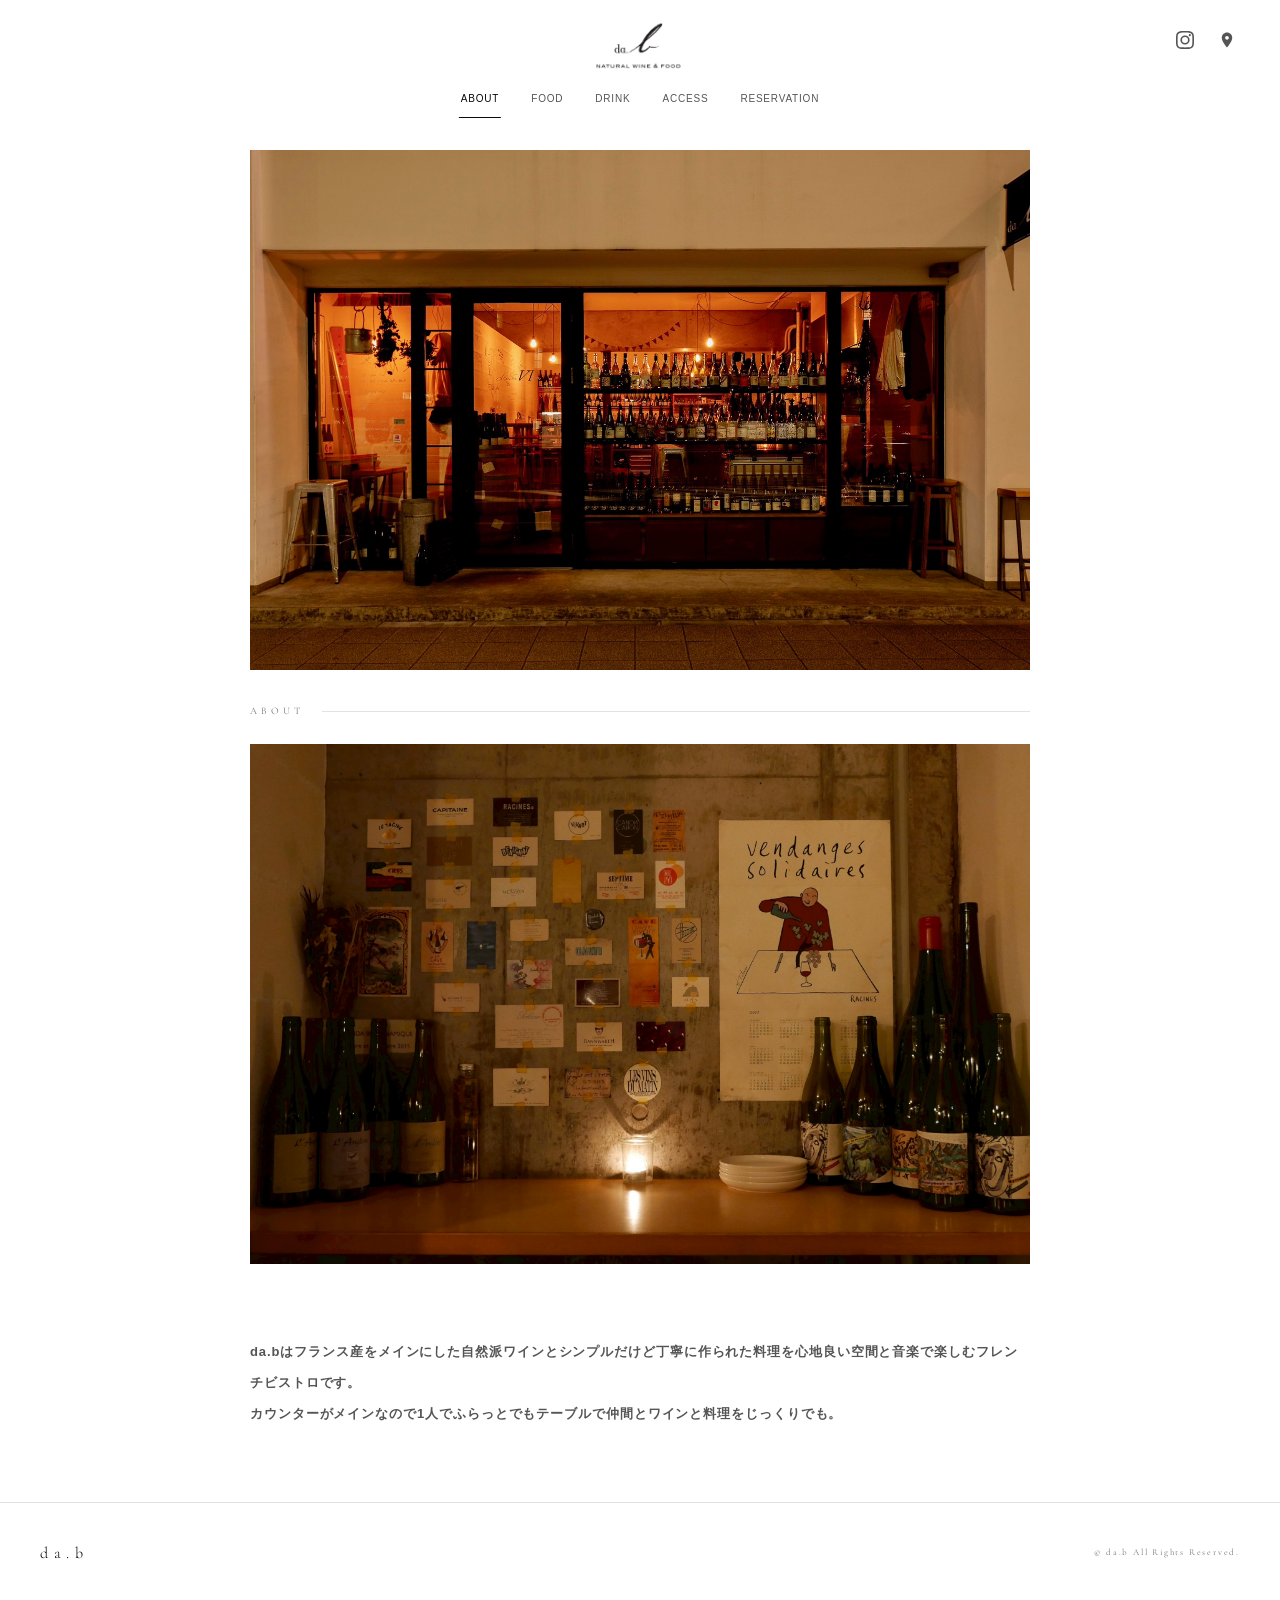
==== index.html @ b982c6ac "Add files via upload" ====
<!DOCTYPE html>
<html lang="ja">
<head>
  <meta charset="UTF-8">
  <meta name="viewport" content="width=device-width, initial-scale=1.0">
  <title>da.b — French Bistro, Chiba</title>
  <meta name="description" content="da.bはフランス産をメインにした自然派ワインとシンプルだけど丁寧に作られた料理を心地良い空間と音楽で楽しむフレンチビストロ。千葉市中央区弁天。">
  <link rel="stylesheet" href="style.css">
</head>
<body>

  <!-- ===== HEADER ===== -->
  <header class="header" id="header">

    <!-- Logo -->
    <div class="header__logo-row">
      <a href="index.html" class="header__logo"><img src="img/ロゴ.png" alt="da.b"></a>
      <div class="header__sns">
        <a href="https://www.instagram.com/da.b_beniyoshi/" target="_blank" rel="noopener noreferrer" aria-label="Instagram">
          <svg class="icon-sns" viewBox="0 0 24 24"><path d="M12 2.163c3.204 0 3.584.012 4.85.07 3.252.148 4.771 1.691 4.919 4.919.058 1.265.069 1.645.069 4.849 0 3.205-.012 3.584-.069 4.849-.149 3.225-1.664 4.771-4.919 4.919-1.266.058-1.644.07-4.85.07-3.204 0-3.584-.012-4.849-.07-3.26-.149-4.771-1.699-4.919-4.92-.058-1.265-.07-1.644-.07-4.849 0-3.204.013-3.583.07-4.849.149-3.227 1.664-4.771 4.919-4.919 1.266-.057 1.645-.069 4.849-.069zM12 0C8.741 0 8.333.014 7.053.072 2.695.272.273 2.69.073 7.051.014 8.333 0 8.741 0 12c0 3.259.014 3.668.072 4.948.2 4.358 2.618 6.78 6.98 6.98 1.281.058 1.689.072 4.948.072 3.259 0 3.668-.014 4.948-.072 4.354-.2 6.782-2.618 6.979-6.98.059-1.28.073-1.689.073-4.948 0-3.259-.014-3.667-.072-4.947-.196-4.354-2.617-6.78-6.979-6.98C15.668.014 15.259 0 12 0zm0 5.838a6.162 6.162 0 1 0 0 12.324 6.162 6.162 0 0 0 0-12.324zM12 16a4 4 0 1 1 0-8 4 4 0 0 1 0 8zm6.406-11.845a1.44 1.44 0 1 0 0 2.881 1.44 1.44 0 0 0 0-2.881z"/></svg>
        </a>
        <a href="https://www.google.com/maps/search/?api=1&query=〒260-0045+千葉県千葉市中央区弁天1丁目1-2+1F" target="_blank" rel="noopener noreferrer" aria-label="Google Map">
          <svg class="icon-sns" viewBox="0 0 24 24"><path d="M12 2C8.13 2 5 5.13 5 9c0 5.25 7 13 7 13s7-7.75 7-13c0-3.87-3.13-7-7-7zm0 9.5c-1.38 0-2.5-1.12-2.5-2.5s1.12-2.5 2.5-2.5 2.5 1.12 2.5 2.5-1.12 2.5-2.5 2.5z"/></svg>
        </a>
      </div>
      <button class="header__hamburger" id="hamburger" aria-label="メニューを開く">
        <span></span><span></span><span></span>
      </button>
    </div>

    <!-- Nav -->
    <nav class="header__nav">
      <a href="index.html" class="active">about</a>
      <a href="food.html">food</a>
      <a href="drink.html">drink</a>
      <a href="access.html">access</a>
      <a href="reservation.html">reservation</a>
    </nav>

  </header>

  <!-- Mobile overlay -->
  <div class="mobile-menu" id="mobileMenu">
    <a href="index.html" onclick="closeMobile()">about</a>
    <a href="food.html" onclick="closeMobile()">food</a>
    <a href="drink.html" onclick="closeMobile()">drink</a>
    <a href="access.html" onclick="closeMobile()">access</a>
    <a href="reservation.html" onclick="closeMobile()">reservation</a>
    
    <div class="mobile-menu__sns">
      <a href="https://www.instagram.com/da.b_beniyoshi/" target="_blank" rel="noopener noreferrer" aria-label="Instagram">
        <svg class="icon-sns" viewBox="0 0 24 24"><path d="M12 2.163c3.204 0 3.584.012 4.85.07 3.252.148 4.771 1.691 4.919 4.919.058 1.265.069 1.645.069 4.849 0 3.205-.012 3.584-.069 4.849-.149 3.225-1.664 4.771-4.919 4.919-1.266.058-1.644.07-4.85.07-3.204 0-3.584-.012-4.849-.07-3.26-.149-4.771-1.699-4.919-4.92-.058-1.265-.07-1.644-.07-4.849 0-3.204.013-3.583.07-4.849.149-3.227 1.664-4.771 4.919-4.919 1.266-.057 1.645-.069 4.849-.069zM12 0C8.741 0 8.333.014 7.053.072 2.695.272.273 2.69.073 7.051.014 8.333 0 8.741 0 12c0 3.259.014 3.668.072 4.948.2 4.358 2.618 6.78 6.98 6.98 1.281.058 1.689.072 4.948.072 3.259 0 3.668-.014 4.948-.072 4.354-.2 6.782-2.618 6.979-6.98.059-1.28.073-1.689.073-4.948 0-3.259-.014-3.667-.072-4.947-.196-4.354-2.617-6.78-6.979-6.98C15.668.014 15.259 0 12 0zm0 5.838a6.162 6.162 0 1 0 0 12.324 6.162 6.162 0 0 0 0-12.324zM12 16a4 4 0 1 1 0-8 4 4 0 0 1 0 8zm6.406-11.845a1.44 1.44 0 1 0 0 2.881 1.44 1.44 0 0 0 0-2.881z"/></svg>
      </a>
      <a href="https://www.google.com/maps/search/?api=1&query=〒260-0045+千葉県千葉市中央区弁天1丁目1-2+1F" target="_blank" rel="noopener noreferrer" aria-label="Google Map">
        <svg class="icon-sns" viewBox="0 0 24 24"><path d="M12 2C8.13 2 5 5.13 5 9c0 5.25 7 13 7 13s7-7.75 7-13c0-3.87-3.13-7-7-7zm0 9.5c-1.38 0-2.5-1.12-2.5-2.5s1.12-2.5 2.5-2.5 2.5 1.12 2.5 2.5-1.12 2.5-2.5 2.5z"/></svg>
      </a>
    </div>
  </div>

  <!-- ===== PAGE ===== -->
  <main class="page">

    <!-- Hero photo -->
    <div class="photo-banner">
      <img src="img/ヒーローセクション.jpg" alt="da.b フレンチビストロ 千葉">
    </div>

    <div class="container">
      <h1 class="page-title page-title--below-hero">about</h1>
    </div>

    <!-- Sub photos slideshow (same size as photo-banner) -->
    <div class="photo-slideshow">
      <div class="photo-slideshow__slide active">
        <img src="img/about1.jpg" alt="da.b 店内">
      </div>
      <div class="photo-slideshow__slide">
        <img src="img/about2.jpg" alt="da.b 料理">
      </div>
    </div>

    <!-- About text -->
    <div class="container">
      <section class="section">
        <p class="body-text">
          da.bはフランス産をメインにした自然派ワインとシンプルだけど丁寧に作られた料理を心地良い空間と音楽で楽しむフレンチビストロです。<br>
          カウンターがメインなので1人でふらっとでもテーブルで仲間とワインと料理をじっくりでも。
        </p>
      </section>
    </div>

  </main>

  <!-- Footer -->
  <footer class="footer">
    <span class="footer__logo">da.b</span>
    <span class="footer__copy">&copy; da.b All Rights Reserved.</span>
  </footer>

  <script src="nav.js"></script>
</body>
</html>
---- style.css ----
/* ============================================================
   da.b — Global Stylesheet  v2
   参考: anatomica-kyoto.com レイアウト構造
   ============================================================ */

@import url('https://fonts.googleapis.com/css2?family=Cormorant+Garamond:ital,wght@0,300;0,400;1,300&display=swap');

/* ── Reset ────────────────────────────────────────────────── */
*, *::before, *::after { box-sizing: border-box; margin: 0; padding: 0; }

html {
  scroll-behavior: smooth;
  overflow-y: scroll;
}

:root {
  --black:  #ffffff;   /* now white background */
  --border: #e2e2e2;   /* light gray border */
  --muted:  #757575;   /* medium dark gray */
  --light:  #555555;   /* secondary dark gray */
  --white:  #0a0a0a;   /* main dark text color */

  --font-ja: 'ヒラギノ角ゴ ProN', 'Hiragino Kaku Gothic ProN',
             'ヒラギノ角ゴ Pro', 'Hiragino Kaku Gothic Pro',
             'Meiryo', sans-serif;
  --font-en: 'Cormorant Garamond', Georgia, serif;

  --header-h: 110px;   /* logo + nav combined */
  --transition: 0.28s ease;
}

body {
  background: var(--black);
  color: var(--white);
  font-family: var(--font-ja);
  font-size: 14px;
  line-height: 1.8;
  letter-spacing: 0.04em;
  -webkit-font-smoothing: antialiased;
}

a { color: inherit; text-decoration: none; }
img { display: block; max-width: 100%; }

/* ============================================================
   HEADER  — logo on top, nav below (anatomica style)
   ============================================================ */
.header {
  position: fixed;
  top: 0; left: 0; width: 100%;
  z-index: 1000;
  background: var(--black);
}

/* ── Logo row ─────────────────────────────────────────────── */
.header__logo-row {
  display: flex;
  align-items: center;
  justify-content: center;
  padding: 18px 40px 10px;
  position: relative;
}

.header__logo {
  display: inline-flex;
  align-items: center;
  justify-content: center;
  line-height: 1;
}

.header__logo img {
  height: 52px;
  width: auto;
  display: block;
  transition: height var(--transition);
}

/* ── Nav row ──────────────────────────────────────────────── */
.header__nav {
  display: flex;
  align-items: center;
  justify-content: center;
  gap: 0;
}

.header__nav a {
  display: block;
  padding: 10px 16px;
  font-family: var(--font-ja);
  font-size: 10px;
  letter-spacing: 0.08em;
  text-transform: uppercase;
  color: var(--light);
  transition: color var(--transition);
  position: relative;
}



.header__nav a::after {
  content: '';
  position: absolute;
  bottom: 0; left: 50%;
  width: 0; height: 1px;
  background: var(--white);
  transform: translateX(-50%);
  transition: width var(--transition);
}

.header__nav a:hover,
.header__nav a.active { color: var(--white); }

.header__nav a:hover::after,
.header__nav a.active::after { width: 60%; }

/* ── SNS Link Icons ───────────────────────────────────────── */
.header__sns {
  position: absolute;
  right: 40px;
  top: 50%;
  transform: translateY(-50%);
  display: flex;
  align-items: center;
  gap: 16px;
}

.icon-sns {
  width: 18px;
  height: 18px;
  fill: var(--light);
  transition: fill var(--transition);
  display: block;
}

.header__sns a {
  display: inline-flex;
  align-items: center;
  justify-content: center;
  padding: 4px;
}

.header__sns a:hover .icon-sns {
  fill: var(--white);
}

/* ── Hamburger (mobile) ───────────────────────────────────── */
.header__hamburger {
  display: none;
  position: absolute;
  right: 20px;
  top: 50%;
  transform: translateY(-50%);
  background: none;
  border: none;
  cursor: pointer;
  padding: 4px;
  flex-direction: column;
  gap: 6px;
}

.header__hamburger span {
  display: block;
  width: 24px; height: 1px;
  background: var(--white);
  transition: transform var(--transition), opacity var(--transition);
}

.header__hamburger.open span:nth-child(1) { transform: translateY(7px) rotate(45deg); }
.header__hamburger.open span:nth-child(2) { opacity: 0; }
.header__hamburger.open span:nth-child(3) { transform: translateY(-7px) rotate(-45deg); }

/* ── Mobile overlay ───────────────────────────────────────── */
.mobile-menu {
  display: none;
  position: fixed;
  inset: 0;
  background: var(--black);
  z-index: 999;
  flex-direction: column;
  align-items: center;
  justify-content: center;
  gap: 40px;
}

.mobile-menu.open { display: flex; }

.mobile-menu__sns {
  display: flex;
  align-items: center;
  gap: 28px;
  margin-top: 10px;
}

.mobile-menu__sns a {
  display: inline-flex;
  align-items: center;
  justify-content: center;
  padding: 8px;
}

.mobile-menu__sns .icon-sns {
  width: 22px;
  height: 22px;
  fill: var(--light);
  transition: fill var(--transition);
}

.mobile-menu__sns a:hover .icon-sns {
  fill: var(--white);
}

.mobile-menu a {
  font-family: var(--font-ja);
  font-size: 12px;
  letter-spacing: 0.08em;
  text-transform: uppercase;
  color: var(--light);
  transition: color var(--transition);
}

.mobile-menu a:hover { color: var(--white); }

/* ============================================================
   PAGE WRAPPER
   ============================================================ */
.page {
  padding-top: var(--header-h);
  min-height: 100vh;
}

/* Banner with margins and uniform 3:2 aspect ratio */
.photo-banner {
  max-width: 860px;
  margin: 40px auto 0;
  padding: 0 40px;
  overflow: hidden;
}

.photo-banner img {
  width: 100%;
  aspect-ratio: 3 / 2;
  object-fit: cover;
  display: block;
}

/* Map illustration — display at natural size, no crop */
.photo-banner--map img {
  aspect-ratio: unset;
  object-fit: contain;
  background: #ffffff;
}

.photo-banner--map a {
  display: block;
  transition: opacity var(--transition);
}

.photo-banner--map a:hover {
  opacity: 0.85;
}

/* Slideshow with margins and full aspect ratio (same size as photo-banner) */
.photo-slideshow {
  max-width: 860px;
  margin: 20px auto 0;
  padding: 0 40px;
  position: relative;
  overflow: hidden;
}

.photo-slideshow__slide {
  position: absolute;
  top: 0;
  left: 40px;
  width: calc(100% - 80px);
  opacity: 0;
  transition: opacity 1.2s ease-in-out;
  z-index: 1;
}

.photo-slideshow__slide:first-child {
  position: relative;
  left: 0;
  width: 100%;
  padding: 0;
}

.photo-slideshow__slide.active {
  opacity: 1;
  z-index: 2;
}

.photo-slideshow img {
  width: 100%;
  aspect-ratio: 3 / 2;
  object-fit: cover;
  display: block;
}

/* ============================================================
   CONTENT CONTAINER
   ============================================================ */
.container {
  max-width: 860px;
  margin: 0 auto;
  padding: 0 40px;
}

.section {
  padding: 72px 0;
  border-bottom: 1px solid var(--border);
}

.section:last-child { border-bottom: none; }

/* ── Page heading ─────────────────────────────────────────── */
.page-title {
  font-family: var(--font-en);
  font-size: 10px;
  font-weight: 400;
  letter-spacing: 0.4em;
  text-transform: uppercase;
  color: var(--muted);
  margin-top: 40px;
  margin-bottom: 24px;
  display: flex;
  align-items: center;
  gap: 18px;
}

.page-title--below-hero {
  margin-top: 32px;
}

.page-title::after {
  content: '';
  flex: 1;
  height: 1px;
  background: var(--border);
}

/* ── Body text ────────────────────────────────────────────── */
.body-text {
  font-size: 13px;
  line-height: 2.4;
  letter-spacing: 0.07em;
  color: var(--light);
  font-weight: 600;
}

/* ============================================================
   MENU LIST  (food / drink)
   ============================================================ */
.menu-list { list-style: none; }

.menu-category {
  font-family: var(--font-en);
  font-size: 10px;
  letter-spacing: 0.4em;
  text-transform: uppercase;
  color: var(--muted);
  padding-bottom: 12px;
  margin-bottom: 0;
  border-bottom: 1px solid var(--border);
  margin-top: 52px;
}

.menu-category:first-child { margin-top: 0; }

.menu-item {
  display: flex;
  align-items: baseline;
  justify-content: space-between;
  padding: 15px 0;
  border-bottom: 1px solid var(--border);
}

.menu-item:last-child { border-bottom: none; }

.menu-item__name {
  font-family: var(--font-ja);
  font-size: 13px;
  letter-spacing: 0.06em;
  color: var(--white);
  font-weight: 600;
}

.menu-item__price {
  font-family: var(--font-en);
  font-size: 13px;
  letter-spacing: 0.12em;
  color: var(--light);
  white-space: nowrap;
  margin-left: 20px;
}

/* ============================================================
   ACCESS
   ============================================================ */
.access-address {
  font-family: var(--font-en);
  font-size: 15px;
  letter-spacing: 0.18em;
  line-height: 1.8;
  color: var(--white);
  margin-bottom: 36px;
}

.br-mobile {
  display: inline;
}

@media (min-width: 769px) {
  .br-mobile {
    display: none;
  }
}

.access-rows { list-style: none; margin-bottom: 0; }

.access-row {
  display: flex;
  gap: 24px;
  padding: 14px 0;
  border-bottom: 1px solid var(--border);
  font-size: 13px;
  letter-spacing: 0.1em;
  color: var(--light);
}

.access-row:first-child { border-top: 1px solid var(--border); }

.access-row__key {
  font-family: var(--font-en);
  font-size: 11px;
  letter-spacing: 0.2em;
  color: var(--muted);
  min-width: 140px;
  flex-shrink: 0;
  padding-top: 1px;
}

/* Map styled like photo-banner */
.map-banner {
  max-width: 860px;
  margin: 0 auto;
  padding: 0 40px;
}

.map-banner iframe {
  width: 100%;
  aspect-ratio: 3 / 2;
  display: block;
  border: none;
}

@media (max-width: 768px) {
  .map-banner { padding: 0 20px; }
  .map-banner iframe { aspect-ratio: 4 / 3; }
}

/* ============================================================
   RESERVATION
   ============================================================ */
.rsv-list { list-style: none; margin-top: 52px; }

.rsv-item {
  display: flex;
  align-items: center;
  gap: 24px;
  padding: 20px 0;
  border-bottom: 1px solid var(--border);
}

.rsv-item:first-child { border-top: 1px solid var(--border); }

.rsv-item__key {
  font-family: var(--font-en);
  font-size: 10px;
  letter-spacing: 0.25em;
  text-transform: uppercase;
  color: var(--muted);
  min-width: 120px;
}

.rsv-item__val {
  font-size: 14px;
  letter-spacing: 0.06em;
  color: var(--white);
}

.rsv-item__val a {
  border-bottom: 1px solid var(--border);
  padding-bottom: 2px;
  transition: color var(--transition), border-color var(--transition);
}

.rsv-item__val a:hover {
  color: var(--light);
  border-color: var(--muted);
}

/* ============================================================
   FOOTER
   ============================================================ */
.footer {
  border-top: 1px solid var(--border);
  padding: 36px 40px;
  display: flex;
  align-items: center;
  justify-content: space-between;
  flex-wrap: wrap;
  gap: 12px;
}

.footer__logo {
  font-family: var(--font-en);
  font-size: 16px;
  font-weight: 300;
  letter-spacing: 0.35em;
  color: var(--white);
}

.footer__copy {
  font-family: var(--font-en);
  font-size: 9px;
  letter-spacing: 0.2em;
  color: var(--muted);
}

/* ============================================================
   RESPONSIVE
   ============================================================ */
@media (max-width: 768px) {
  :root { --header-h: 90px; }

  .header__logo-row { padding: 14px 20px 8px; position: relative; }
  .header__logo img { height: 40px; }
  .header__hamburger { display: flex; }
  .header__nav { display: none; }
  .header__sns { display: none; }

  .container { padding: 0 20px; }
  .section { padding: 52px 0; }

  .photo-banner { padding: 0 20px; }

  .photo-slideshow { padding: 0 20px; }
  .photo-slideshow__slide {
    left: 20px;
    width: calc(100% - 40px);
  }
  .photo-slideshow__slide:first-child {
    left: 0;
    width: 100%;
  }

  .map-wrap { aspect-ratio: 4 / 3; }

  .footer { padding: 28px 20px; flex-direction: column; align-items: flex-start; }

  .access-row { flex-direction: column; gap: 4px; }

  .rsv-item { flex-direction: column; align-items: flex-start; gap: 6px; }

  .page-title { margin-top: 28px; margin-bottom: 16px; }
  .page-title--below-hero { margin-top: 20px; }
}

@media (max-width: 480px) {
  .header__logo { font-size: 20px; }
  .body-text { font-size: 12px; }
  .access-address { font-size: 13px; }
}
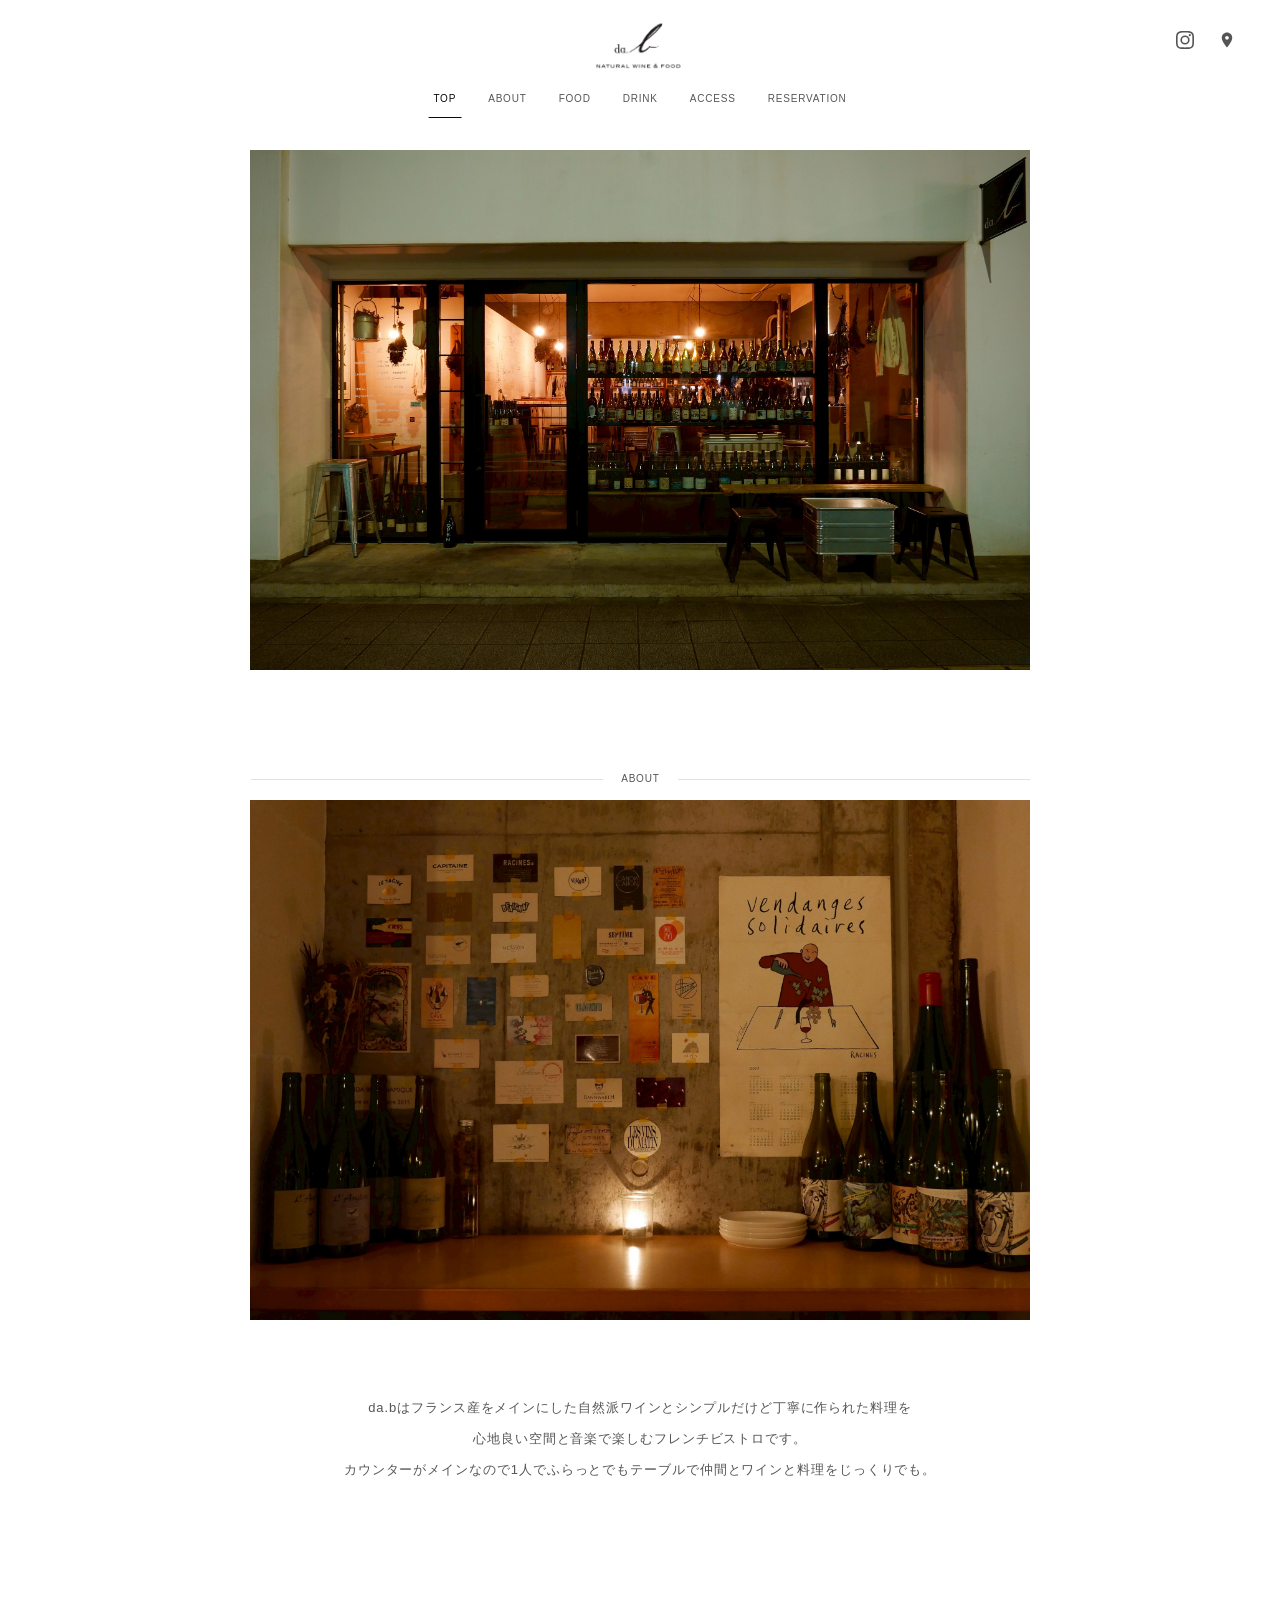
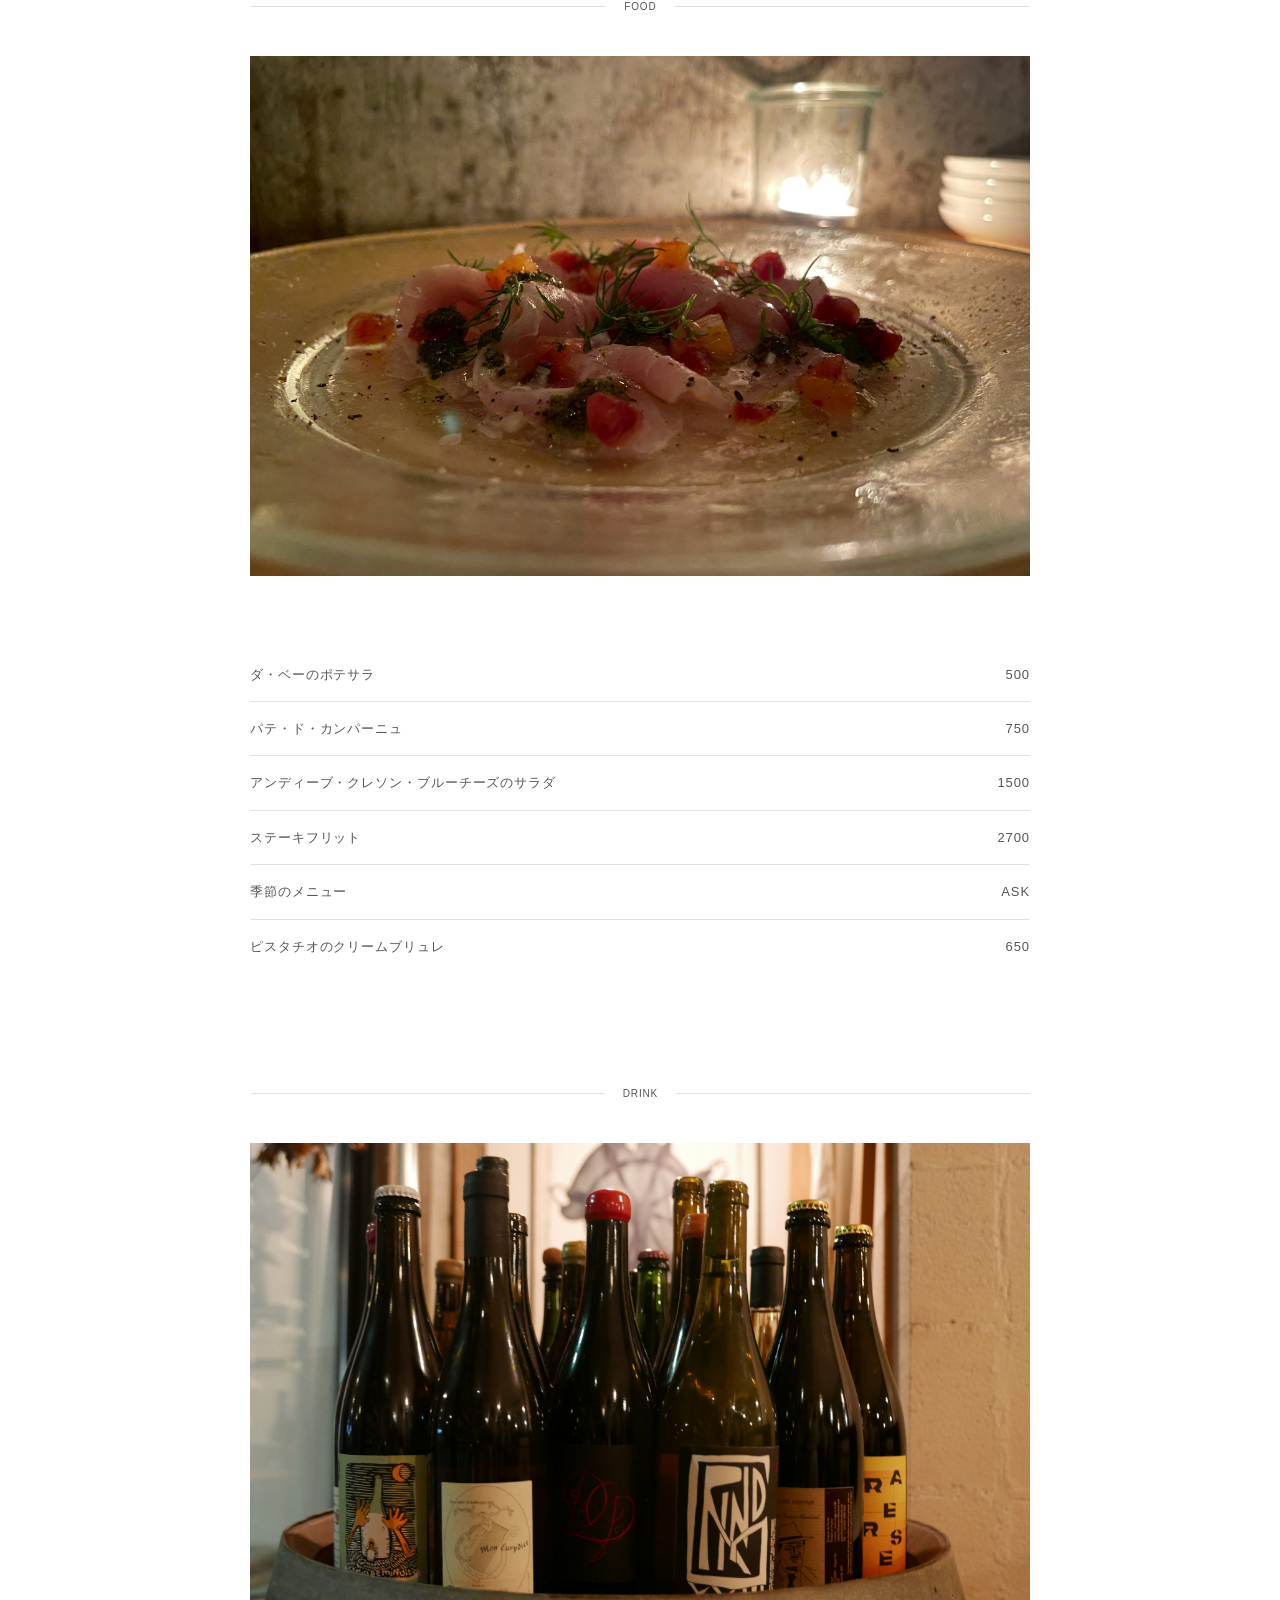
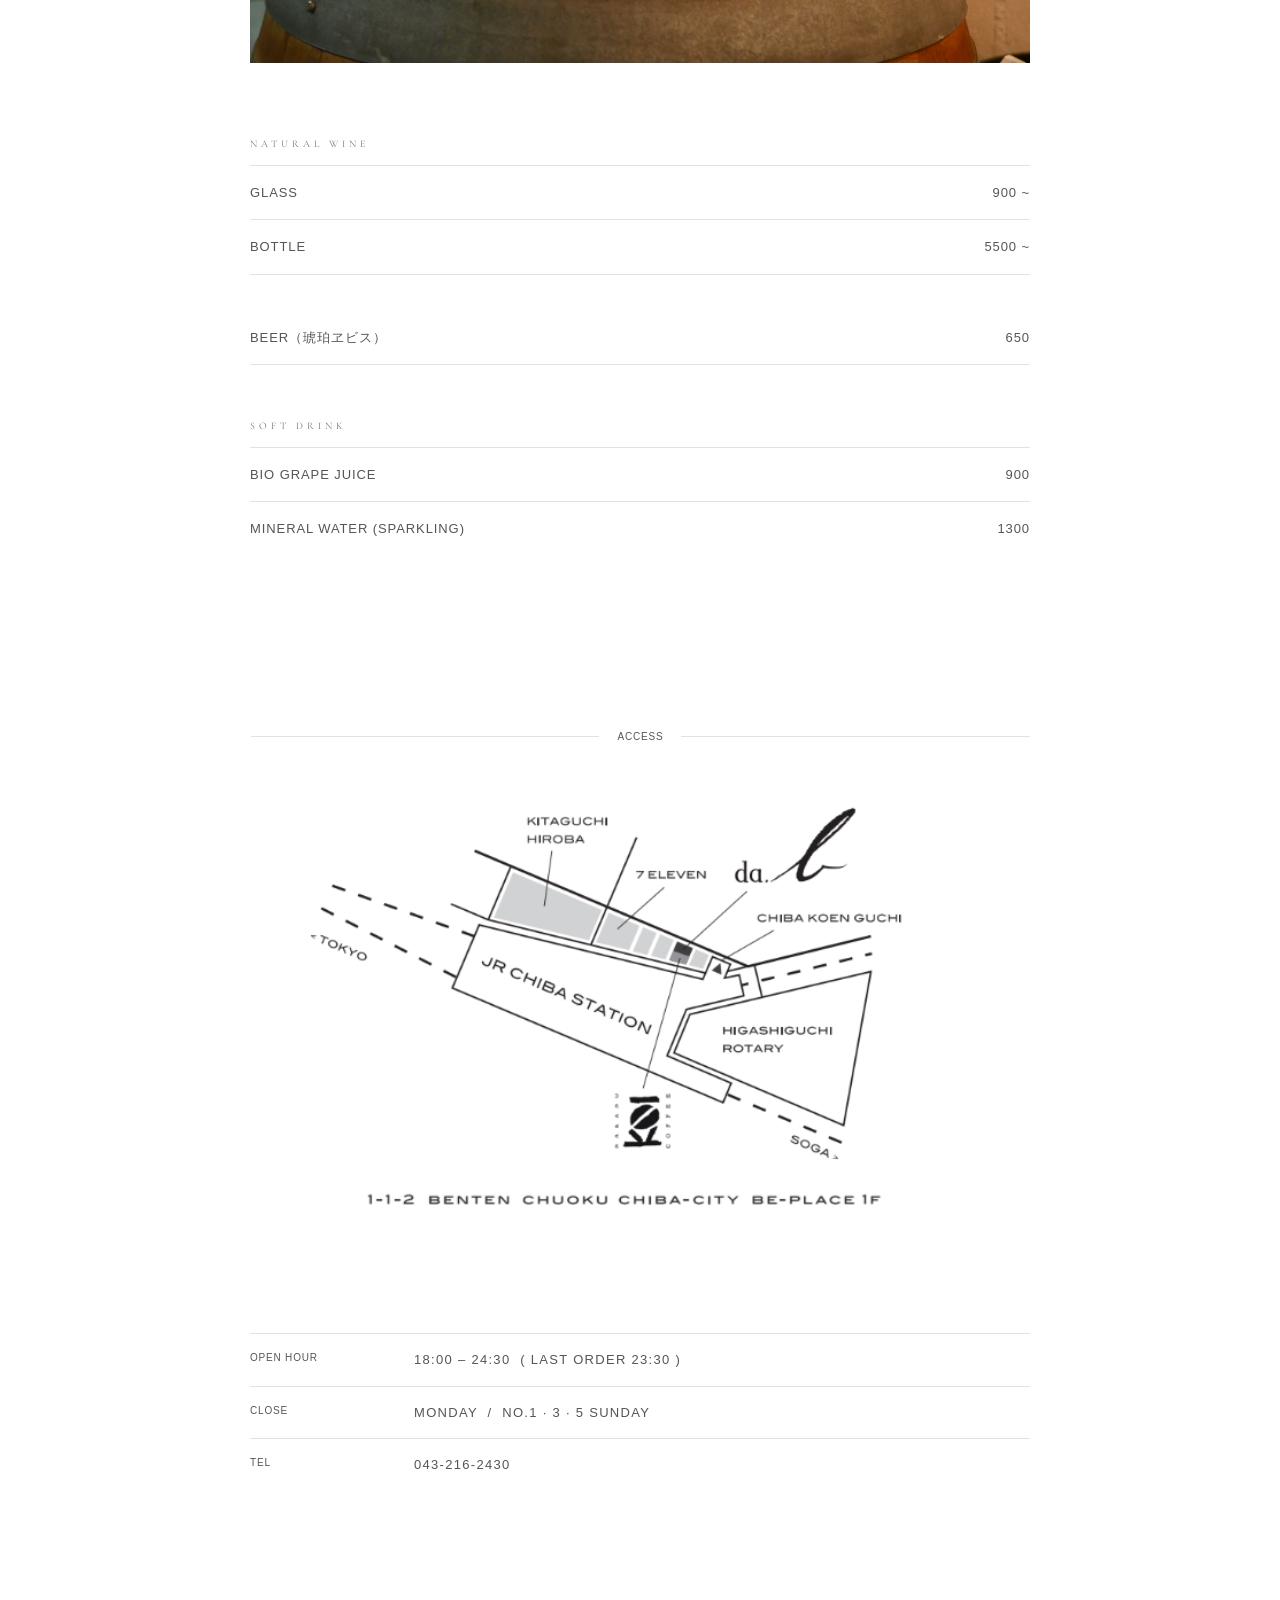
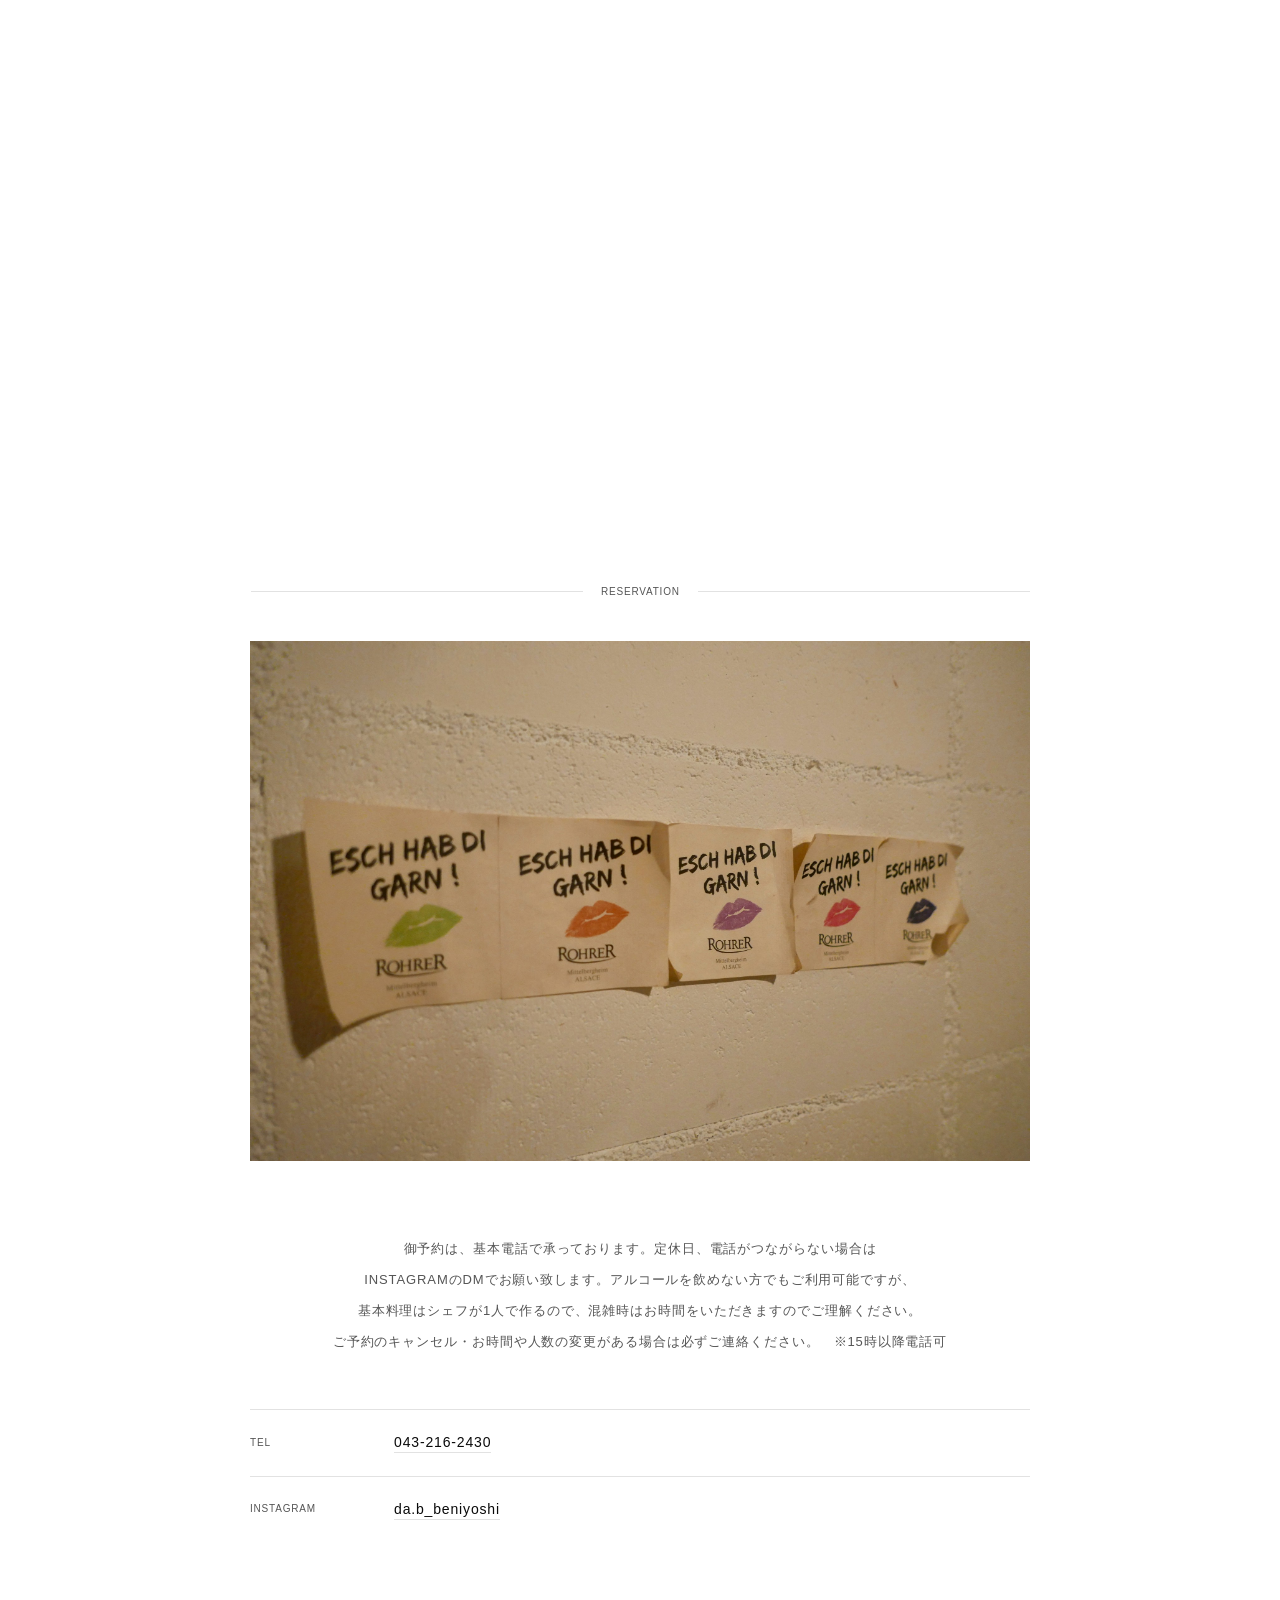
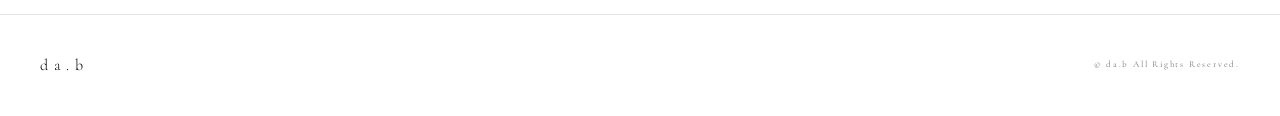
==== commit d39b39a5: "Single-page transition, UI style updates, and content consolidation" ====
--- a/index.html
+++ b/index.html
@@ -7,7 +7,7 @@
   <meta name="description" content="da.bはフランス産をメインにした自然派ワインとシンプルだけど丁寧に作られた料理を心地良い空間と音楽で楽しむフレンチビストロ。千葉市中央区弁天。">
   <link rel="stylesheet" href="style.css">
 </head>
-<body>
+<body id="top">
 
   <!-- ===== HEADER ===== -->
   <header class="header" id="header">
@@ -30,22 +30,23 @@
 
     <!-- Nav -->
     <nav class="header__nav">
-      <a href="index.html" class="active">about</a>
-      <a href="food.html">food</a>
-      <a href="drink.html">drink</a>
-      <a href="access.html">access</a>
-      <a href="reservation.html">reservation</a>
+      <a href="#top">top</a>
+      <a href="#about">about</a>
+      <a href="#food">food</a>
+      <a href="#drink">drink</a>
+      <a href="#access">access</a>
+      <a href="#reservation">reservation</a>
     </nav>
 
   </header>
 
   <!-- Mobile overlay -->
   <div class="mobile-menu" id="mobileMenu">
-    <a href="index.html" onclick="closeMobile()">about</a>
-    <a href="food.html" onclick="closeMobile()">food</a>
-    <a href="drink.html" onclick="closeMobile()">drink</a>
-    <a href="access.html" onclick="closeMobile()">access</a>
-    <a href="reservation.html" onclick="closeMobile()">reservation</a>
+    <a href="#about" onclick="closeMobile()">about</a>
+    <a href="#food" onclick="closeMobile()">food</a>
+    <a href="#drink" onclick="closeMobile()">drink</a>
+    <a href="#access" onclick="closeMobile()">access</a>
+    <a href="#reservation" onclick="closeMobile()">reservation</a>
     
     <div class="mobile-menu__sns">
       <a href="https://www.instagram.com/da.b_beniyoshi/" target="_blank" rel="noopener noreferrer" aria-label="Instagram">
@@ -62,32 +63,197 @@
 
     <!-- Hero photo -->
     <div class="photo-banner">
-      <img src="img/ヒーローセクション.jpg" alt="da.b フレンチビストロ 千葉">
+      <img src="img/ヒーローセクション.jpg?v=2" alt="da.b フレンチビストロ 千葉">
     </div>
 
-    <div class="container">
-      <h1 class="page-title page-title--below-hero">about</h1>
-    </div>
-
-    <!-- Sub photos slideshow (same size as photo-banner) -->
-    <div class="photo-slideshow">
-      <div class="photo-slideshow__slide active">
-        <img src="img/about1.jpg" alt="da.b 店内">
-      </div>
-      <div class="photo-slideshow__slide">
-        <img src="img/about2.jpg" alt="da.b 料理">
-      </div>
-    </div>
-
-    <!-- About text -->
-    <div class="container">
-      <section class="section">
-        <p class="body-text">
-          da.bはフランス産をメインにした自然派ワインとシンプルだけど丁寧に作られた料理を心地良い空間と音楽で楽しむフレンチビストロです。<br>
-          カウンターがメインなので1人でふらっとでもテーブルで仲間とワインと料理をじっくりでも。
-        </p>
-      </section>
-    </div>
+    <!-- about section -->
+    <section class="section-container" id="about">
+      <div class="container">
+        <h1 class="page-title page-title--below-hero">about</h1>
+      </div>
+
+      <!-- Sub photos slideshow (same size as photo-banner) -->
+      <div class="photo-slideshow">
+        <div class="photo-slideshow__slide active">
+          <img src="img/about1.jpg" alt="da.b 店内">
+        </div>
+        <div class="photo-slideshow__slide">
+          <img src="img/about2.jpg" alt="da.b 料理">
+        </div>
+        <div class="photo-slideshow__slide">
+          <img src="img/about3.jpg" alt="da.b">
+        </div>
+      </div>
+
+      <!-- About text -->
+      <div class="container">
+        <section class="section">
+          <p class="body-text about-text">
+            da.bはフランス産をメインにした自然派ワインとシンプルだけど<br class="br-mobile">丁寧に作られた料理を<br class="br-desktop">心地良い空間と音楽で楽しむフレンチビストロです。<br>
+            カウンターがメインなので1人でふらっとでも<br class="br-mobile">テーブルで仲間とワインと料理をじっくりでも。
+          </p>
+        </section>
+      </div>
+    </section>
+
+    <!-- food section -->
+    <section class="section-container" id="food">
+      <div class="container">
+        <h1 class="page-title">food</h1>
+      </div>
+
+      <div class="photo-banner">
+        <img src="img/food.jpg" alt="da.b フード">
+      </div>
+
+      <div class="container">
+        <section class="section">
+          <ul class="menu-list">
+            <li class="menu-item">
+              <span class="menu-item__name">ダ・ベーのポテサラ</span>
+              <span class="menu-item__price">500</span>
+            </li>
+            <li class="menu-item">
+              <span class="menu-item__name">パテ・ド・カンパーニュ</span>
+              <span class="menu-item__price">750</span>
+            </li>
+            <li class="menu-item">
+              <span class="menu-item__name">アンディーブ・クレソン・ブルーチーズのサラダ</span>
+              <span class="menu-item__price">1500</span>
+            </li>
+            <li class="menu-item">
+              <span class="menu-item__name">ステーキフリット</span>
+              <span class="menu-item__price">2700</span>
+            </li>
+            <li class="menu-item">
+              <span class="menu-item__name">季節のメニュー</span>
+              <span class="menu-item__price">ASK</span>
+            </li>
+            <li class="menu-item">
+              <span class="menu-item__name">ピスタチオのクリームブリュレ</span>
+              <span class="menu-item__price">650</span>
+            </li>
+          </ul>
+        </section>
+      </div>
+    </section>
+
+    <!-- drink section -->
+    <section class="section-container" id="drink">
+      <div class="container">
+        <h1 class="page-title">drink</h1>
+      </div>
+
+      <div class="photo-banner">
+        <img src="img/drink.jpg" alt="da.b ドリンク">
+      </div>
+
+      <div class="container">
+        <section class="section">
+          <ul class="menu-list">
+            <li class="menu-category">Natural Wine</li>
+            <li class="menu-item">
+              <span class="menu-item__name">GLASS</span>
+              <span class="menu-item__price">900 ~</span>
+            </li>
+            <li class="menu-item">
+              <span class="menu-item__name">BOTTLE</span>
+              <span class="menu-item__price">5500 ~</span>
+            </li>
+            <li class="menu-item menu-item--spaced">
+              <span class="menu-item__name">BEER（琥珀ヱビス）</span>
+              <span class="menu-item__price">650</span>
+            </li>
+            <li class="menu-category">Soft Drink</li>
+            <li class="menu-item">
+              <span class="menu-item__name">BIO GRAPE JUICE</span>
+              <span class="menu-item__price">900</span>
+            </li>
+            <li class="menu-item">
+              <span class="menu-item__name">MINERAL WATER (SPARKLING)</span>
+              <span class="menu-item__price">1300</span>
+            </li>
+          </ul>
+        </section>
+      </div>
+    </section>
+
+    <!-- access section -->
+    <section class="section-container" id="access">
+      <div class="container">
+        <h1 class="page-title page-title--spaced">access</h1>
+      </div>
+
+      <div class="photo-banner photo-banner--map">
+        <a href="https://www.google.com/maps/search/?api=1&query=〒260-0045+千葉県千葉市中央区弁天1丁目1-2+1F" target="_blank" rel="noopener noreferrer">
+          <img src="img/access.png?v=2" alt="da.b アクセス地図">
+        </a>
+      </div>
+
+      <div class="container">
+        <section class="section">
+          <ul class="access-rows">
+            <li class="access-row">
+              <span class="access-row__key">OPEN HOUR</span>
+              <span>18:00 – 24:30 &nbsp;( LAST ORDER 23:30 )</span>
+            </li>
+            <li class="access-row">
+              <span class="access-row__key">CLOSE</span>
+              <span>MONDAY &nbsp;/&nbsp; NO.1 · 3 · 5 SUNDAY</span>
+            </li>
+            <li class="access-row">
+              <span class="access-row__key">TEL</span>
+              <span><a href="tel:043-216-2430">043-216-2430</a></span>
+            </li>
+          </ul>
+        </section>
+      </div>
+
+      <!-- Google Map — full width like photo-banner -->
+      <div class="map-banner">
+        <iframe
+          title="da.b ワインビストロ の地図"
+          src="https://maps.google.com/maps?q=〒260-0045%20千葉県千葉市中央区弁天１丁目１−２%201F&z=17&output=embed"
+          loading="lazy"
+          referrerpolicy="no-referrer-when-downgrade"
+          allowfullscreen>
+        </iframe>
+      </div>
+    </section>
+
+    <!-- reservation section -->
+    <section class="section-container" id="reservation">
+      <div class="container">
+        <h1 class="page-title page-title--spaced">reservation</h1>
+      </div>
+
+      <div class="photo-banner">
+        <img src="img/reservation.jpg" alt="da.b 座席">
+      </div>
+
+      <div class="container">
+        <section class="section">
+          <p class="body-text rsv-text">
+            御予約は、基本電話で承っております。定休日、電話が<br class="br-mobile">つながらない場合は<br class="br-desktop">INSTAGRAMのDMでお願い致します。<br class="br-mobile">アルコールを飲めない方でもご利用可能ですが、<br>基本料理はシェフが1人で作るので、混雑時はお時間を<br class="br-mobile">いただきますのでご理解ください。<br>ご予約のキャンセル・お時間や人数の<br class="br-mobile">変更がある場合は必ずご連絡ください。<span class="br-desktop">　</span><br class="br-mobile">※15時以降電話可
+          </p>
+
+          <ul class="rsv-list">
+            <li class="rsv-item">
+              <span class="rsv-item__key">TEL</span>
+              <span class="rsv-item__val">
+                <a href="tel:043-216-2430">043-216-2430</a>
+              </span>
+            </li>
+            <li class="rsv-item">
+              <span class="rsv-item__key">INSTAGRAM</span>
+              <span class="rsv-item__val">
+                <a href="https://www.instagram.com/da.b_beniyoshi/" target="_blank" rel="noopener noreferrer">da.b_beniyoshi</a>
+              </span>
+            </li>
+          </ul>
+        </section>
+      </div>
+    </section>
 
   </main>
 
--- a/style.css
+++ b/style.css
@@ -262,7 +262,7 @@
 /* Slideshow with margins and full aspect ratio (same size as photo-banner) */
 .photo-slideshow {
   max-width: 860px;
-  margin: 20px auto 0;
+  margin: 12px auto 0;
   padding: 0 40px;
   position: relative;
   overflow: hidden;
@@ -313,25 +313,34 @@
 
 .section:last-child { border-bottom: none; }
 
+.section-container {
+  scroll-margin-top: var(--header-h);
+}
+
 /* ── Page heading ─────────────────────────────────────────── */
 .page-title {
-  font-family: var(--font-en);
+  font-family: var(--font-ja);
   font-size: 10px;
   font-weight: 400;
-  letter-spacing: 0.4em;
+  letter-spacing: 0.08em;
+  padding-left: 0.08em; /* Offset trailing letter-spacing to center text perfectly */
   text-transform: uppercase;
-  color: var(--muted);
+  color: var(--light);
   margin-top: 40px;
   margin-bottom: 24px;
   display: flex;
   align-items: center;
+  justify-content: center;
   gap: 18px;
 }
 
-.page-title--below-hero {
-  margin-top: 32px;
-}
-
+.page-title--below-hero,
+.page-title--spaced {
+  margin-top: 100px;
+  margin-bottom: 12px;
+}
+
+.page-title::before,
 .page-title::after {
   content: '';
   flex: 1;
@@ -345,7 +354,35 @@
   line-height: 2.4;
   letter-spacing: 0.07em;
   color: var(--light);
-  font-weight: 600;
+  font-weight: 400;
+}
+
+.rsv-text {
+  text-align: center;
+}
+
+@media (max-width: 768px) {
+  .rsv-text {
+    /* Using clamp and vw (viewport width) to scale fluidly with screen size.
+       This prevents line wrapping on all mobile device widths. */
+    font-size: clamp(9.5px, 3.1vw, 13px);
+    line-height: 2.2;
+    letter-spacing: 0.04em;
+  }
+}
+
+.about-text {
+  text-align: center;
+}
+
+@media (max-width: 768px) {
+  .about-text {
+    /* Using clamp and vw to scale fluidly with screen size.
+       This prevents line wrapping for the longer 33-character about line on all mobile widths. */
+    font-size: clamp(8px, 2.4vw, 13px);
+    line-height: 2.2;
+    letter-spacing: 0.04em;
+  }
 }
 
 /* ============================================================
@@ -377,18 +414,22 @@
 
 .menu-item:last-child { border-bottom: none; }
 
+.menu-item--spaced {
+  margin-top: 36px;
+}
+
 .menu-item__name {
   font-family: var(--font-ja);
   font-size: 13px;
-  letter-spacing: 0.06em;
-  color: var(--white);
-  font-weight: 600;
+  letter-spacing: 0.07em;
+  color: var(--light);
+  font-weight: 400;
 }
 
 .menu-item__price {
-  font-family: var(--font-en);
+  font-family: var(--font-ja);
   font-size: 13px;
-  letter-spacing: 0.12em;
+  letter-spacing: 0.07em;
   color: var(--light);
   white-space: nowrap;
   margin-left: 20px;
@@ -410,9 +451,16 @@
   display: inline;
 }
 
+.br-desktop {
+  display: none;
+}
+
 @media (min-width: 769px) {
   .br-mobile {
     display: none;
+  }
+  .br-desktop {
+    display: inline;
   }
 }
 
@@ -429,12 +477,13 @@
 }
 
 .access-row:first-child { border-top: 1px solid var(--border); }
+.access-row:last-child { border-bottom: none; }
 
 .access-row__key {
-  font-family: var(--font-en);
-  font-size: 11px;
-  letter-spacing: 0.2em;
-  color: var(--muted);
+  font-family: var(--font-ja);
+  font-size: 10px;
+  letter-spacing: 0.08em;
+  color: var(--light);
   min-width: 140px;
   flex-shrink: 0;
   padding-top: 1px;
@@ -473,13 +522,14 @@
 }
 
 .rsv-item:first-child { border-top: 1px solid var(--border); }
+.rsv-item:last-child { border-bottom: none; }
 
 .rsv-item__key {
-  font-family: var(--font-en);
+  font-family: var(--font-ja);
   font-size: 10px;
-  letter-spacing: 0.25em;
+  letter-spacing: 0.08em;
   text-transform: uppercase;
-  color: var(--muted);
+  color: var(--light);
   min-width: 120px;
 }
 
@@ -564,7 +614,8 @@
   .rsv-item { flex-direction: column; align-items: flex-start; gap: 6px; }
 
   .page-title { margin-top: 28px; margin-bottom: 16px; }
-  .page-title--below-hero { margin-top: 20px; }
+  .page-title--below-hero,
+  .page-title--spaced { margin-top: 120px; }
 }
 
 @media (max-width: 480px) {
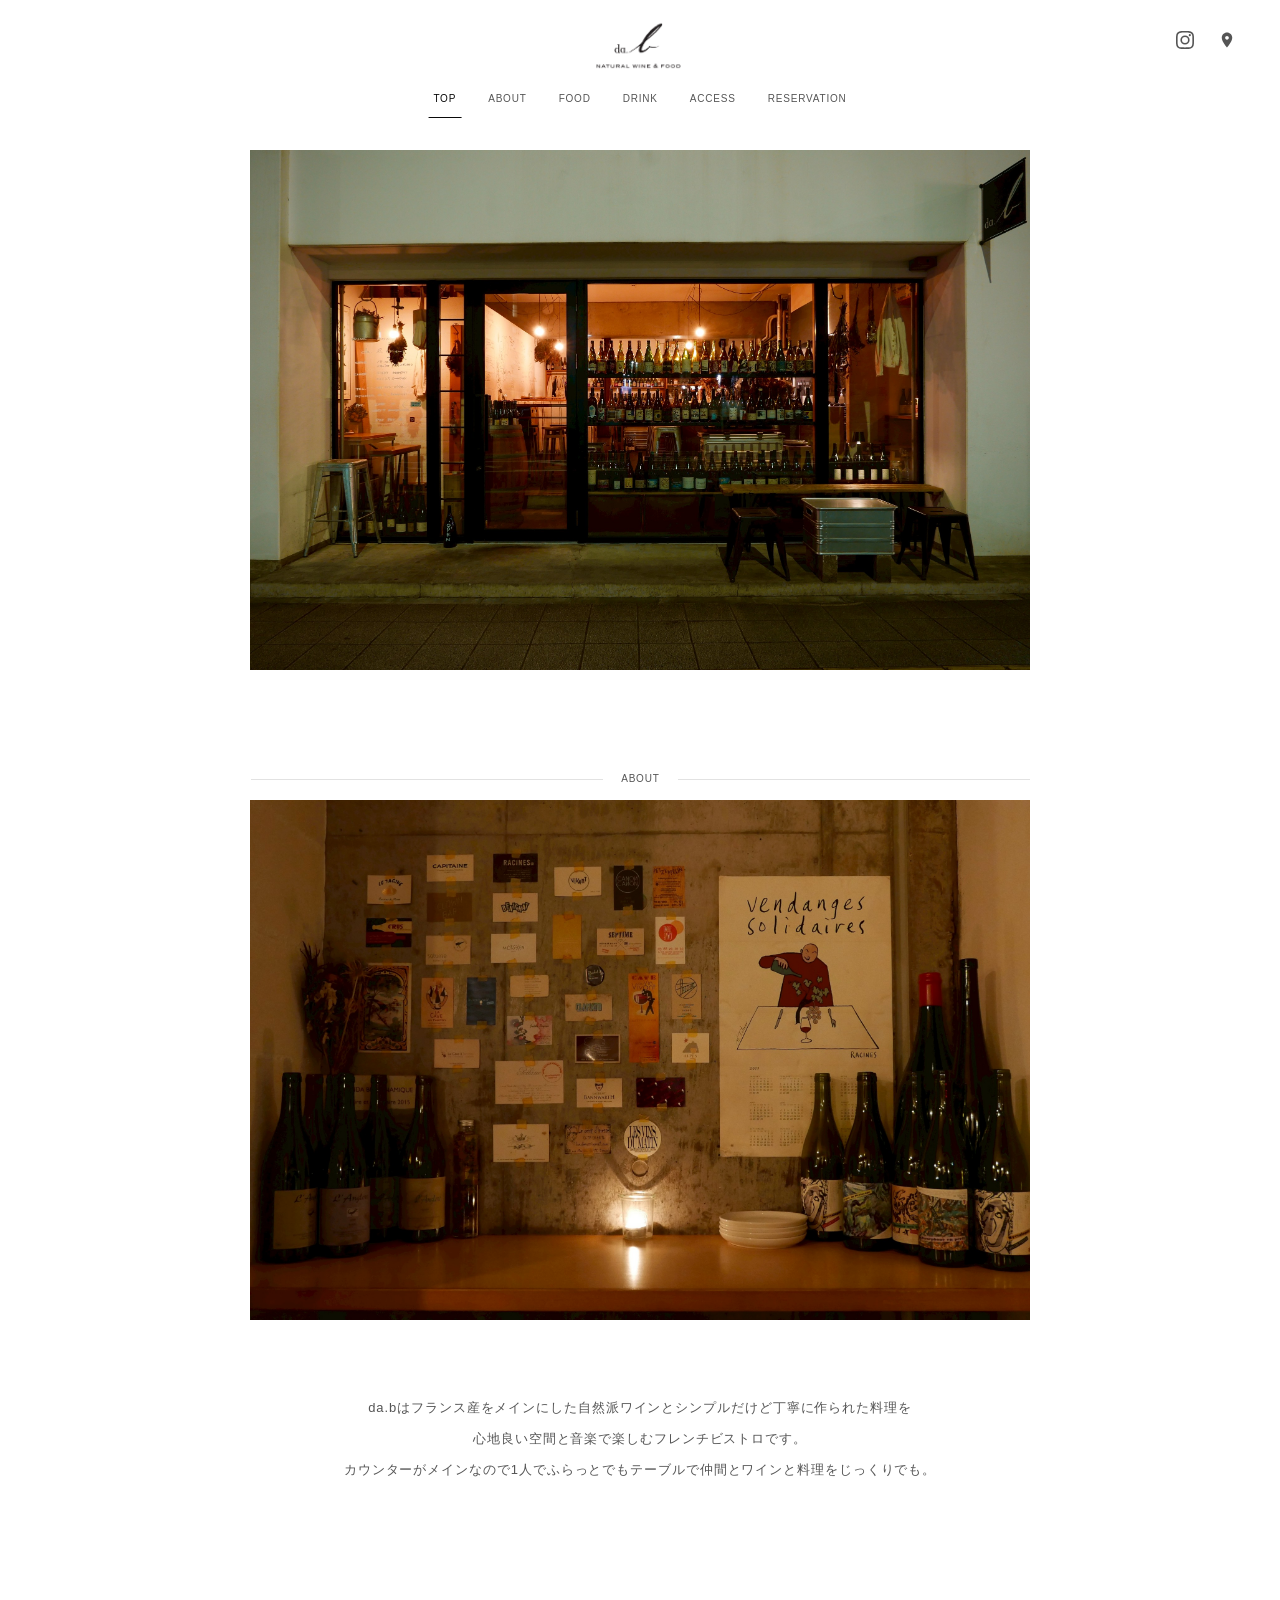
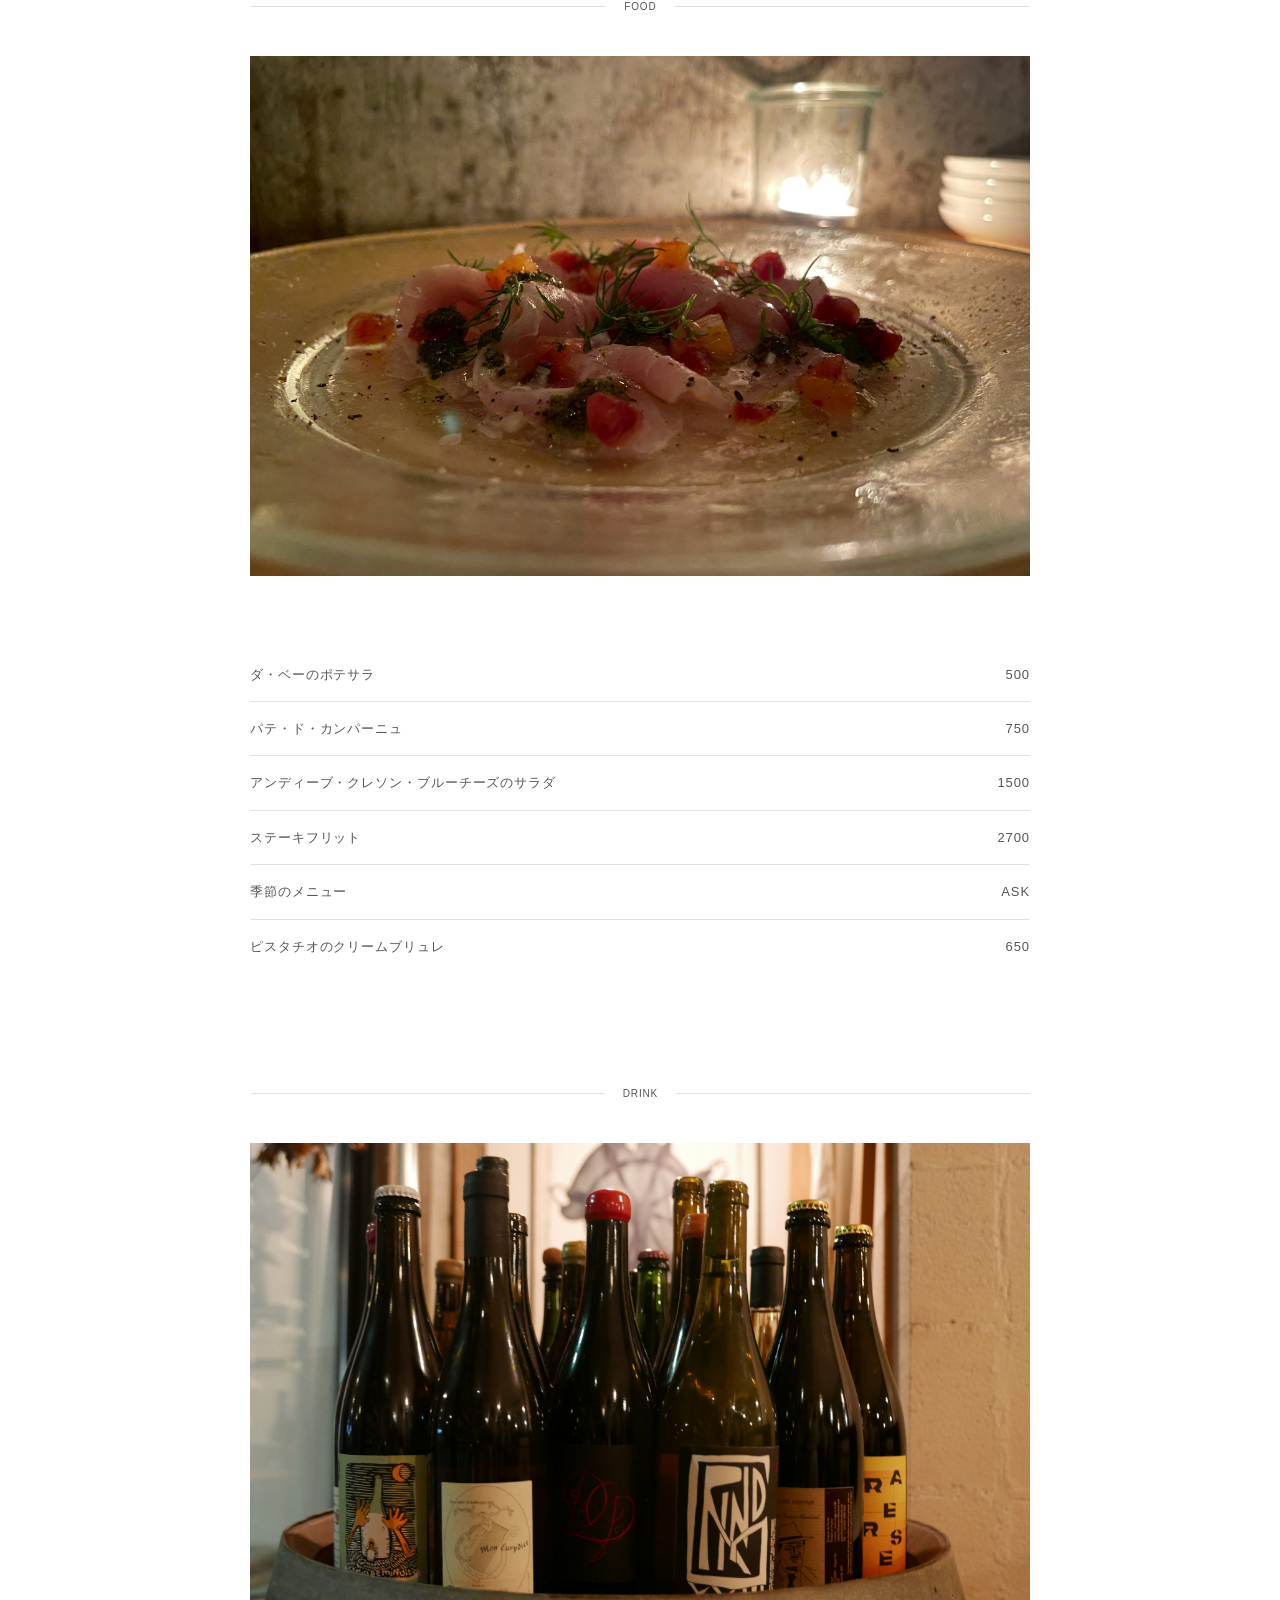
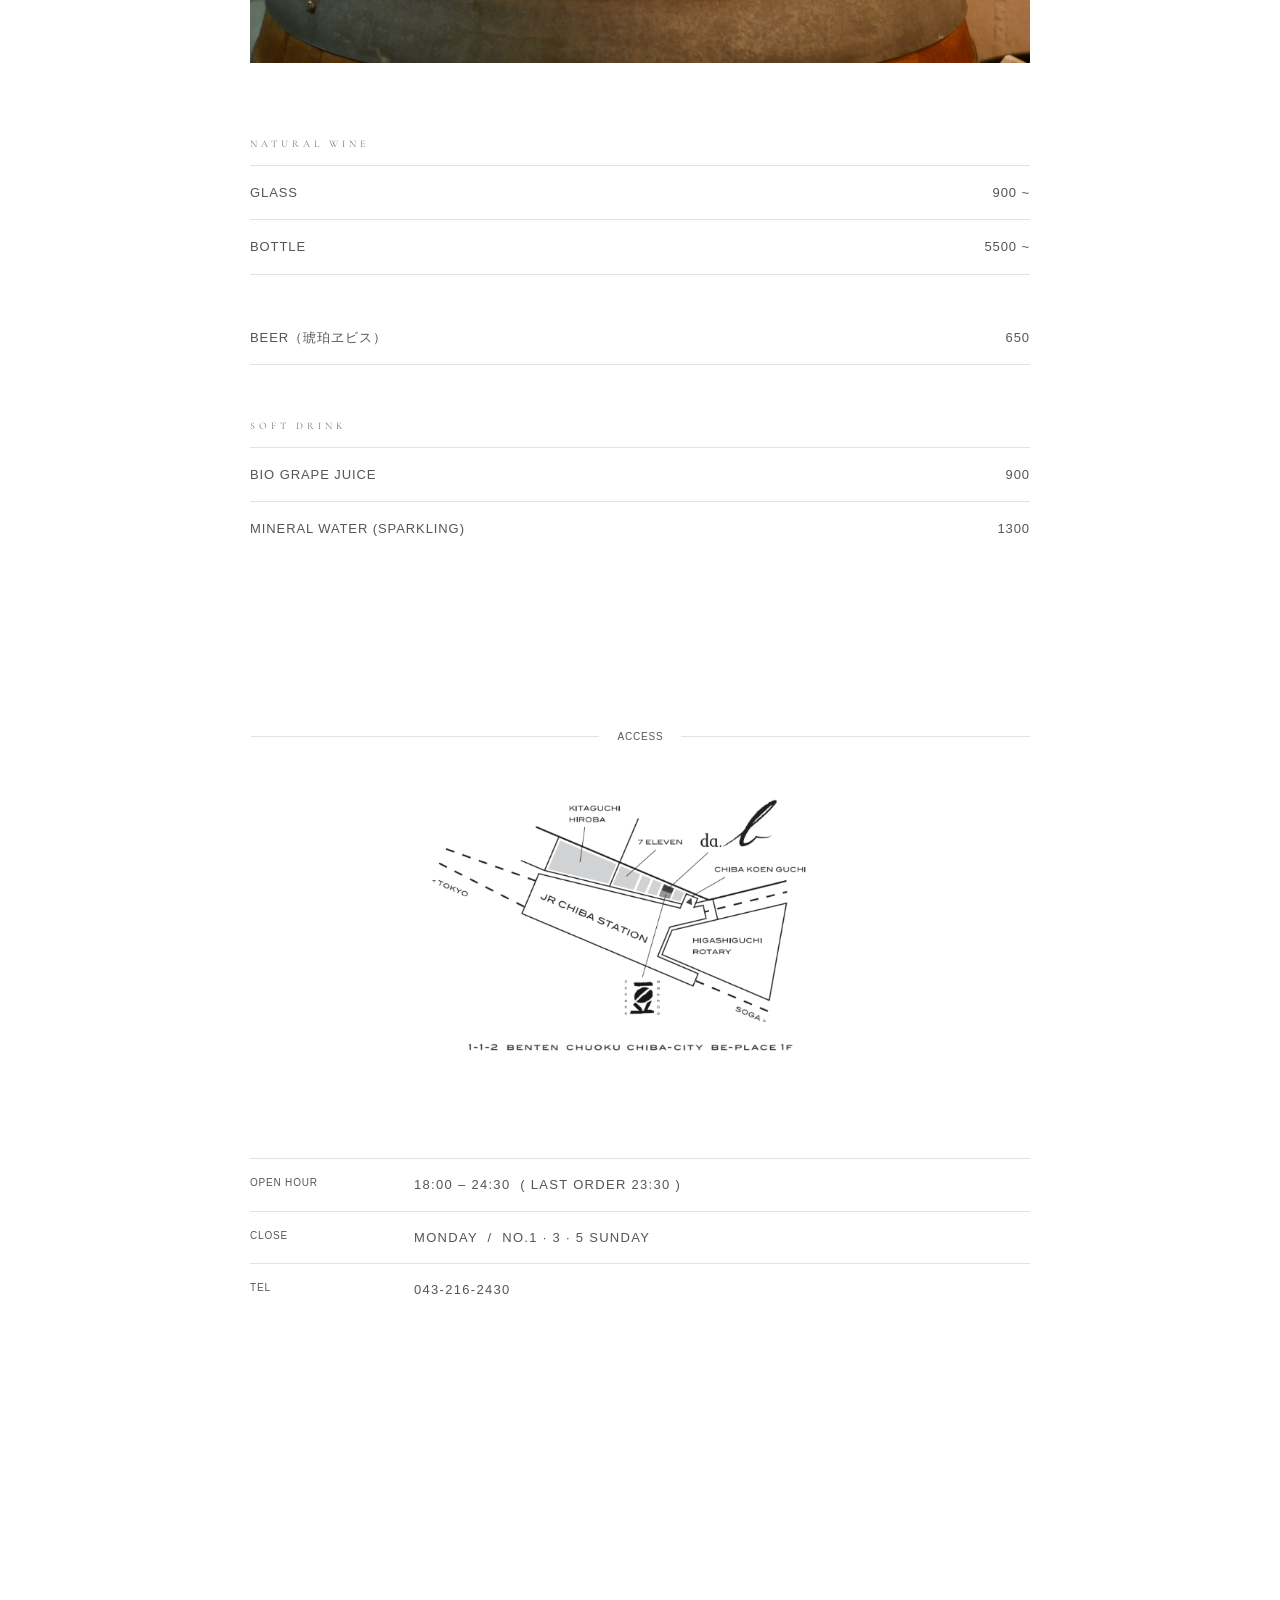
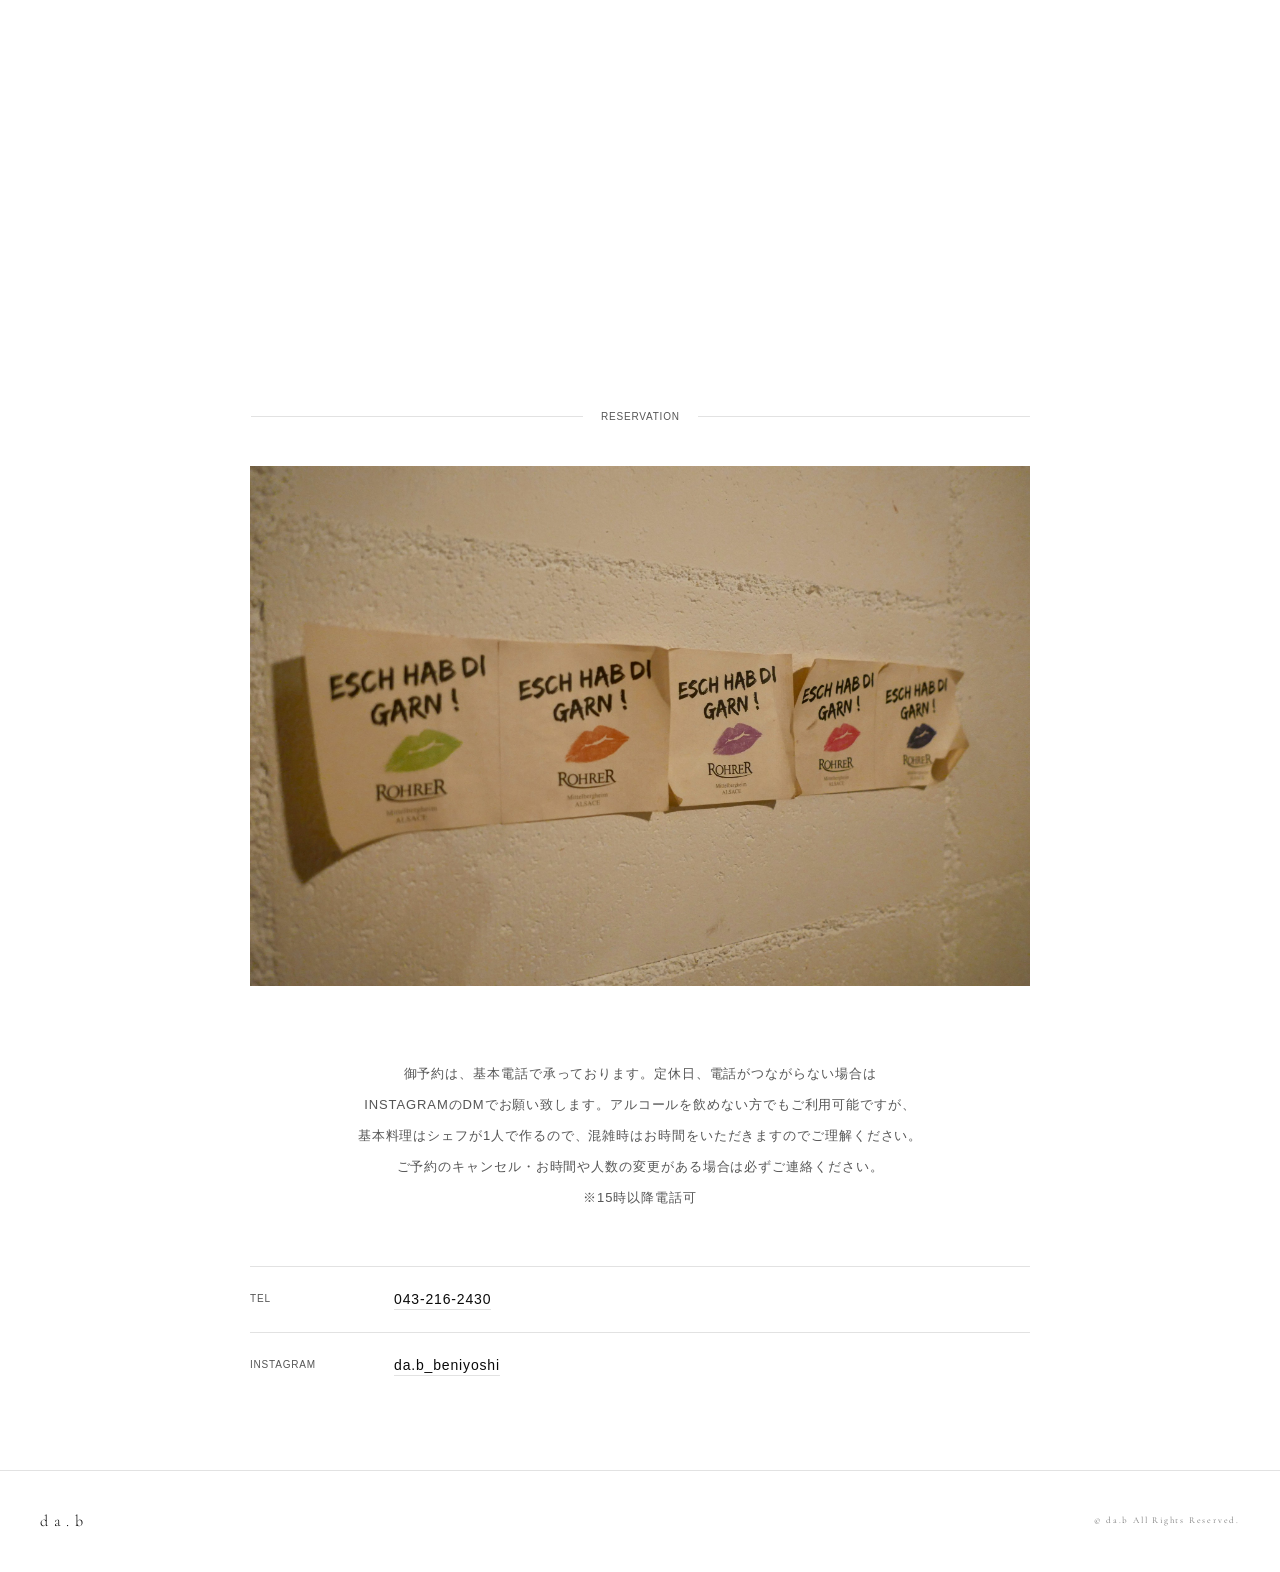
==== commit 62e3a048: "Update map URLs, resize access image on PC, and adjust line breaks/font sizes for responsive layout" ====
--- a/index.html
+++ b/index.html
@@ -19,7 +19,7 @@
         <a href="https://www.instagram.com/da.b_beniyoshi/" target="_blank" rel="noopener noreferrer" aria-label="Instagram">
           <svg class="icon-sns" viewBox="0 0 24 24"><path d="M12 2.163c3.204 0 3.584.012 4.85.07 3.252.148 4.771 1.691 4.919 4.919.058 1.265.069 1.645.069 4.849 0 3.205-.012 3.584-.069 4.849-.149 3.225-1.664 4.771-4.919 4.919-1.266.058-1.644.07-4.85.07-3.204 0-3.584-.012-4.849-.07-3.26-.149-4.771-1.699-4.919-4.92-.058-1.265-.07-1.644-.07-4.849 0-3.204.013-3.583.07-4.849.149-3.227 1.664-4.771 4.919-4.919 1.266-.057 1.645-.069 4.849-.069zM12 0C8.741 0 8.333.014 7.053.072 2.695.272.273 2.69.073 7.051.014 8.333 0 8.741 0 12c0 3.259.014 3.668.072 4.948.2 4.358 2.618 6.78 6.98 6.98 1.281.058 1.689.072 4.948.072 3.259 0 3.668-.014 4.948-.072 4.354-.2 6.782-2.618 6.979-6.98.059-1.28.073-1.689.073-4.948 0-3.259-.014-3.667-.072-4.947-.196-4.354-2.617-6.78-6.979-6.98C15.668.014 15.259 0 12 0zm0 5.838a6.162 6.162 0 1 0 0 12.324 6.162 6.162 0 0 0 0-12.324zM12 16a4 4 0 1 1 0-8 4 4 0 0 1 0 8zm6.406-11.845a1.44 1.44 0 1 0 0 2.881 1.44 1.44 0 0 0 0-2.881z"/></svg>
         </a>
-        <a href="https://www.google.com/maps/search/?api=1&query=〒260-0045+千葉県千葉市中央区弁天1丁目1-2+1F" target="_blank" rel="noopener noreferrer" aria-label="Google Map">
+        <a href="https://www.google.com/maps/place/da.b+%E3%83%AF%E3%82%A4%E3%83%B3%E3%83%93%E3%82%B9%E3%83%88%E3%83%AD/data=!4m2!3m1!1s0x0:0x3945a9691c6bf88?sa=X&amp;ved=1t:2428&amp;ictx=111" target="_blank" rel="noopener noreferrer" aria-label="Google Map">
           <svg class="icon-sns" viewBox="0 0 24 24"><path d="M12 2C8.13 2 5 5.13 5 9c0 5.25 7 13 7 13s7-7.75 7-13c0-3.87-3.13-7-7-7zm0 9.5c-1.38 0-2.5-1.12-2.5-2.5s1.12-2.5 2.5-2.5 2.5 1.12 2.5 2.5-1.12 2.5-2.5 2.5z"/></svg>
         </a>
       </div>
@@ -42,6 +42,7 @@
 
   <!-- Mobile overlay -->
   <div class="mobile-menu" id="mobileMenu">
+    <a href="#top" onclick="closeMobile()">top</a>
     <a href="#about" onclick="closeMobile()">about</a>
     <a href="#food" onclick="closeMobile()">food</a>
     <a href="#drink" onclick="closeMobile()">drink</a>
@@ -52,7 +53,7 @@
       <a href="https://www.instagram.com/da.b_beniyoshi/" target="_blank" rel="noopener noreferrer" aria-label="Instagram">
         <svg class="icon-sns" viewBox="0 0 24 24"><path d="M12 2.163c3.204 0 3.584.012 4.85.07 3.252.148 4.771 1.691 4.919 4.919.058 1.265.069 1.645.069 4.849 0 3.205-.012 3.584-.069 4.849-.149 3.225-1.664 4.771-4.919 4.919-1.266.058-1.644.07-4.85.07-3.204 0-3.584-.012-4.849-.07-3.26-.149-4.771-1.699-4.919-4.92-.058-1.265-.07-1.644-.07-4.849 0-3.204.013-3.583.07-4.849.149-3.227 1.664-4.771 4.919-4.919 1.266-.057 1.645-.069 4.849-.069zM12 0C8.741 0 8.333.014 7.053.072 2.695.272.273 2.69.073 7.051.014 8.333 0 8.741 0 12c0 3.259.014 3.668.072 4.948.2 4.358 2.618 6.78 6.98 6.98 1.281.058 1.689.072 4.948.072 3.259 0 3.668-.014 4.948-.072 4.354-.2 6.782-2.618 6.979-6.98.059-1.28.073-1.689.073-4.948 0-3.259-.014-3.667-.072-4.947-.196-4.354-2.617-6.78-6.979-6.98C15.668.014 15.259 0 12 0zm0 5.838a6.162 6.162 0 1 0 0 12.324 6.162 6.162 0 0 0 0-12.324zM12 16a4 4 0 1 1 0-8 4 4 0 0 1 0 8zm6.406-11.845a1.44 1.44 0 1 0 0 2.881 1.44 1.44 0 0 0 0-2.881z"/></svg>
       </a>
-      <a href="https://www.google.com/maps/search/?api=1&query=〒260-0045+千葉県千葉市中央区弁天1丁目1-2+1F" target="_blank" rel="noopener noreferrer" aria-label="Google Map">
+      <a href="https://www.google.com/maps/place/da.b+%E3%83%AF%E3%82%A4%E3%83%B3%E3%83%93%E3%82%B9%E3%83%88%E3%83%AD/data=!4m2!3m1!1s0x0:0x3945a9691c6bf88?sa=X&amp;ved=1t:2428&amp;ictx=111" target="_blank" rel="noopener noreferrer" aria-label="Google Map">
         <svg class="icon-sns" viewBox="0 0 24 24"><path d="M12 2C8.13 2 5 5.13 5 9c0 5.25 7 13 7 13s7-7.75 7-13c0-3.87-3.13-7-7-7zm0 9.5c-1.38 0-2.5-1.12-2.5-2.5s1.12-2.5 2.5-2.5 2.5 1.12 2.5 2.5-1.12 2.5-2.5 2.5z"/></svg>
       </a>
     </div>
@@ -89,7 +90,7 @@
       <div class="container">
         <section class="section">
           <p class="body-text about-text">
-            da.bはフランス産をメインにした自然派ワインとシンプルだけど<br class="br-mobile">丁寧に作られた料理を<br class="br-desktop">心地良い空間と音楽で楽しむフレンチビストロです。<br>
+            da.bはフランス産をメインにした自然派ワインと<br class="br-mobile">シンプルだけど丁寧に作られた料理を<br class="br-desktop">心地良い<br class="br-mobile">空間と音楽で楽しむフレンチビストロです。<br>
             カウンターがメインなので1人でふらっとでも<br class="br-mobile">テーブルで仲間とワインと料理をじっくりでも。
           </p>
         </section>
@@ -185,7 +186,7 @@
       </div>
 
       <div class="photo-banner photo-banner--map">
-        <a href="https://www.google.com/maps/search/?api=1&query=〒260-0045+千葉県千葉市中央区弁天1丁目1-2+1F" target="_blank" rel="noopener noreferrer">
+        <a href="https://www.google.com/maps/place/da.b+%E3%83%AF%E3%82%A4%E3%83%B3%E3%83%93%E3%82%B9%E3%83%88%E3%83%AD/data=!4m2!3m1!1s0x0:0x3945a9691c6bf88?sa=X&amp;ved=1t:2428&amp;ictx=111" target="_blank" rel="noopener noreferrer">
           <img src="img/access.png?v=2" alt="da.b アクセス地図">
         </a>
       </div>
@@ -213,7 +214,7 @@
       <div class="map-banner">
         <iframe
           title="da.b ワインビストロ の地図"
-          src="https://maps.google.com/maps?q=〒260-0045%20千葉県千葉市中央区弁天１丁目１−２%201F&z=17&output=embed"
+          src="https://maps.google.com/maps?q=da.b%20%E3%83%AF%E3%82%A4%E3%83%B3%E3%83%93%E3%82%B9%E3%83%88%E3%83%AD&amp;z=17&amp;output=embed"
           loading="lazy"
           referrerpolicy="no-referrer-when-downgrade"
           allowfullscreen>
@@ -234,7 +235,7 @@
       <div class="container">
         <section class="section">
           <p class="body-text rsv-text">
-            御予約は、基本電話で承っております。定休日、電話が<br class="br-mobile">つながらない場合は<br class="br-desktop">INSTAGRAMのDMでお願い致します。<br class="br-mobile">アルコールを飲めない方でもご利用可能ですが、<br>基本料理はシェフが1人で作るので、混雑時はお時間を<br class="br-mobile">いただきますのでご理解ください。<br>ご予約のキャンセル・お時間や人数の<br class="br-mobile">変更がある場合は必ずご連絡ください。<span class="br-desktop">　</span><br class="br-mobile">※15時以降電話可
+            御予約は、基本電話で承っております。<br class="br-mobile">定休日、電話がつながらない場合は<br class="br-desktop">INSTAGRAMのDMで<br class="br-mobile">お願い致します。<br class="br-mobile">アルコールを飲めない方でもご利用可能ですが、<br>基本料理はシェフが1人で作るので、混雑時はお時間を<br class="br-mobile">いただきますのでご理解ください。<br>ご予約のキャンセル・お時間や人数の<br class="br-mobile">変更がある場合は必ずご連絡ください。<br>※15時以降電話可
           </p>
 
           <ul class="rsv-list">
--- a/style.css
+++ b/style.css
@@ -244,6 +244,10 @@
 }
 
 /* Map illustration — display at natural size, no crop */
+.photo-banner--map {
+  max-width: 573px; /* 2/3 of 860px */
+}
+
 .photo-banner--map img {
   aspect-ratio: unset;
   object-fit: contain;
@@ -365,7 +369,7 @@
   .rsv-text {
     /* Using clamp and vw (viewport width) to scale fluidly with screen size.
        This prevents line wrapping on all mobile device widths. */
-    font-size: clamp(9.5px, 3.1vw, 13px);
+    font-size: clamp(7px, 2.1vw, 11px);
     line-height: 2.2;
     letter-spacing: 0.04em;
   }
@@ -379,7 +383,7 @@
   .about-text {
     /* Using clamp and vw to scale fluidly with screen size.
        This prevents line wrapping for the longer 33-character about line on all mobile widths. */
-    font-size: clamp(8px, 2.4vw, 13px);
+    font-size: clamp(7px, 1.9vw, 10px);
     line-height: 2.2;
     letter-spacing: 0.04em;
   }
@@ -594,6 +598,7 @@
   .section { padding: 52px 0; }
 
   .photo-banner { padding: 0 20px; }
+  .photo-banner--map { max-width: 100%; }
 
   .photo-slideshow { padding: 0 20px; }
   .photo-slideshow__slide {
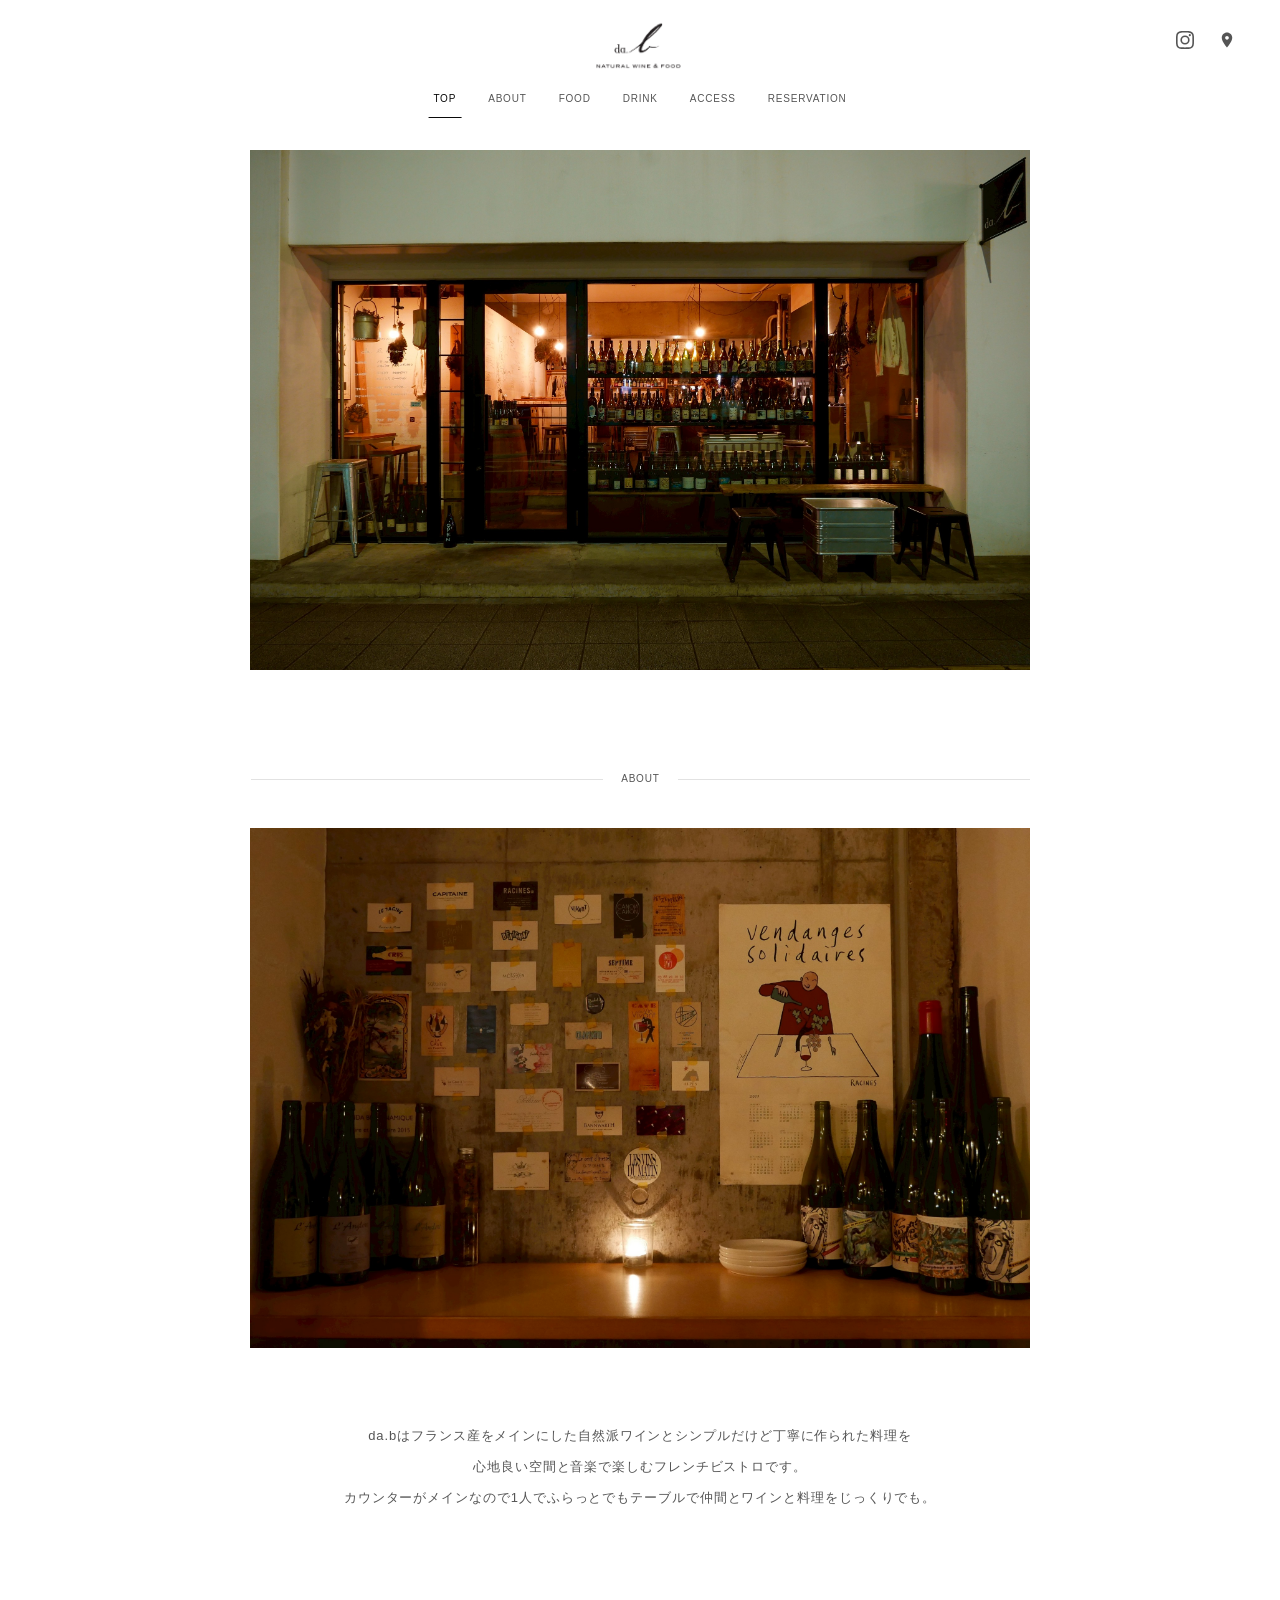
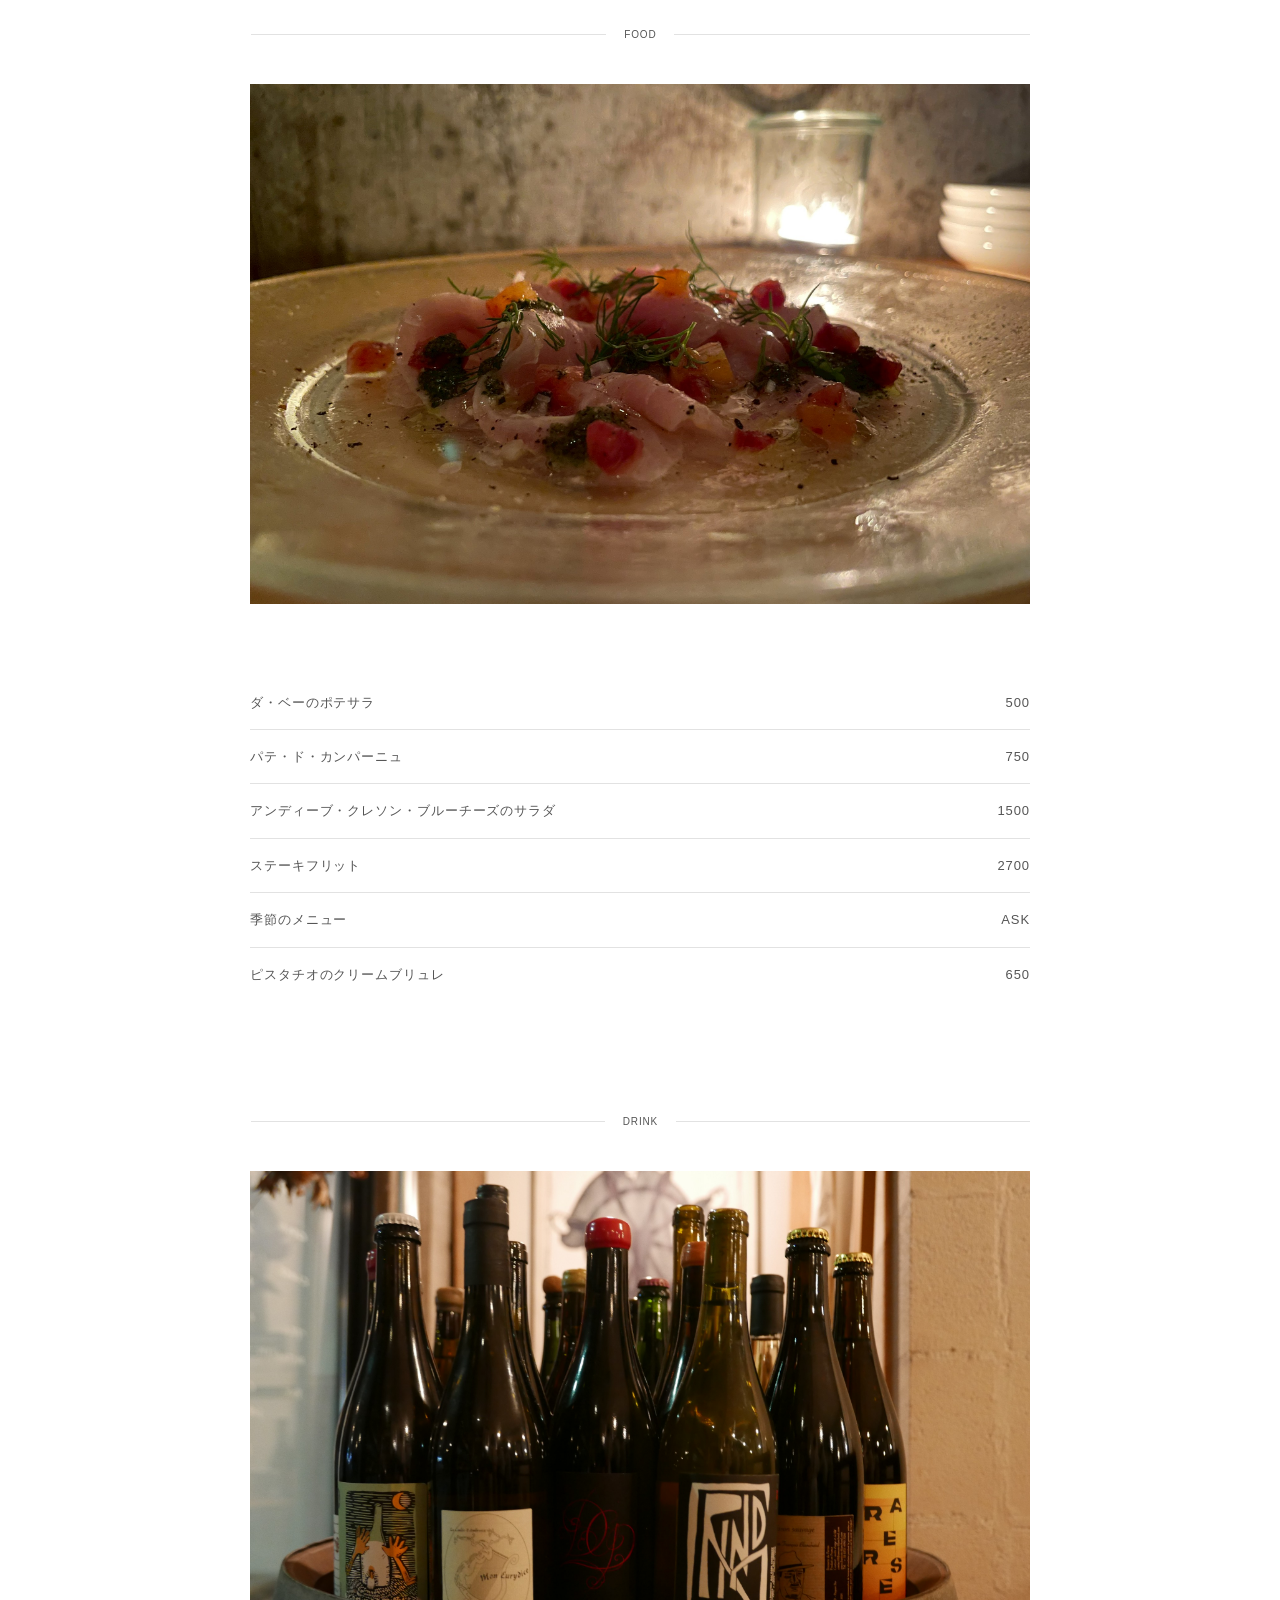
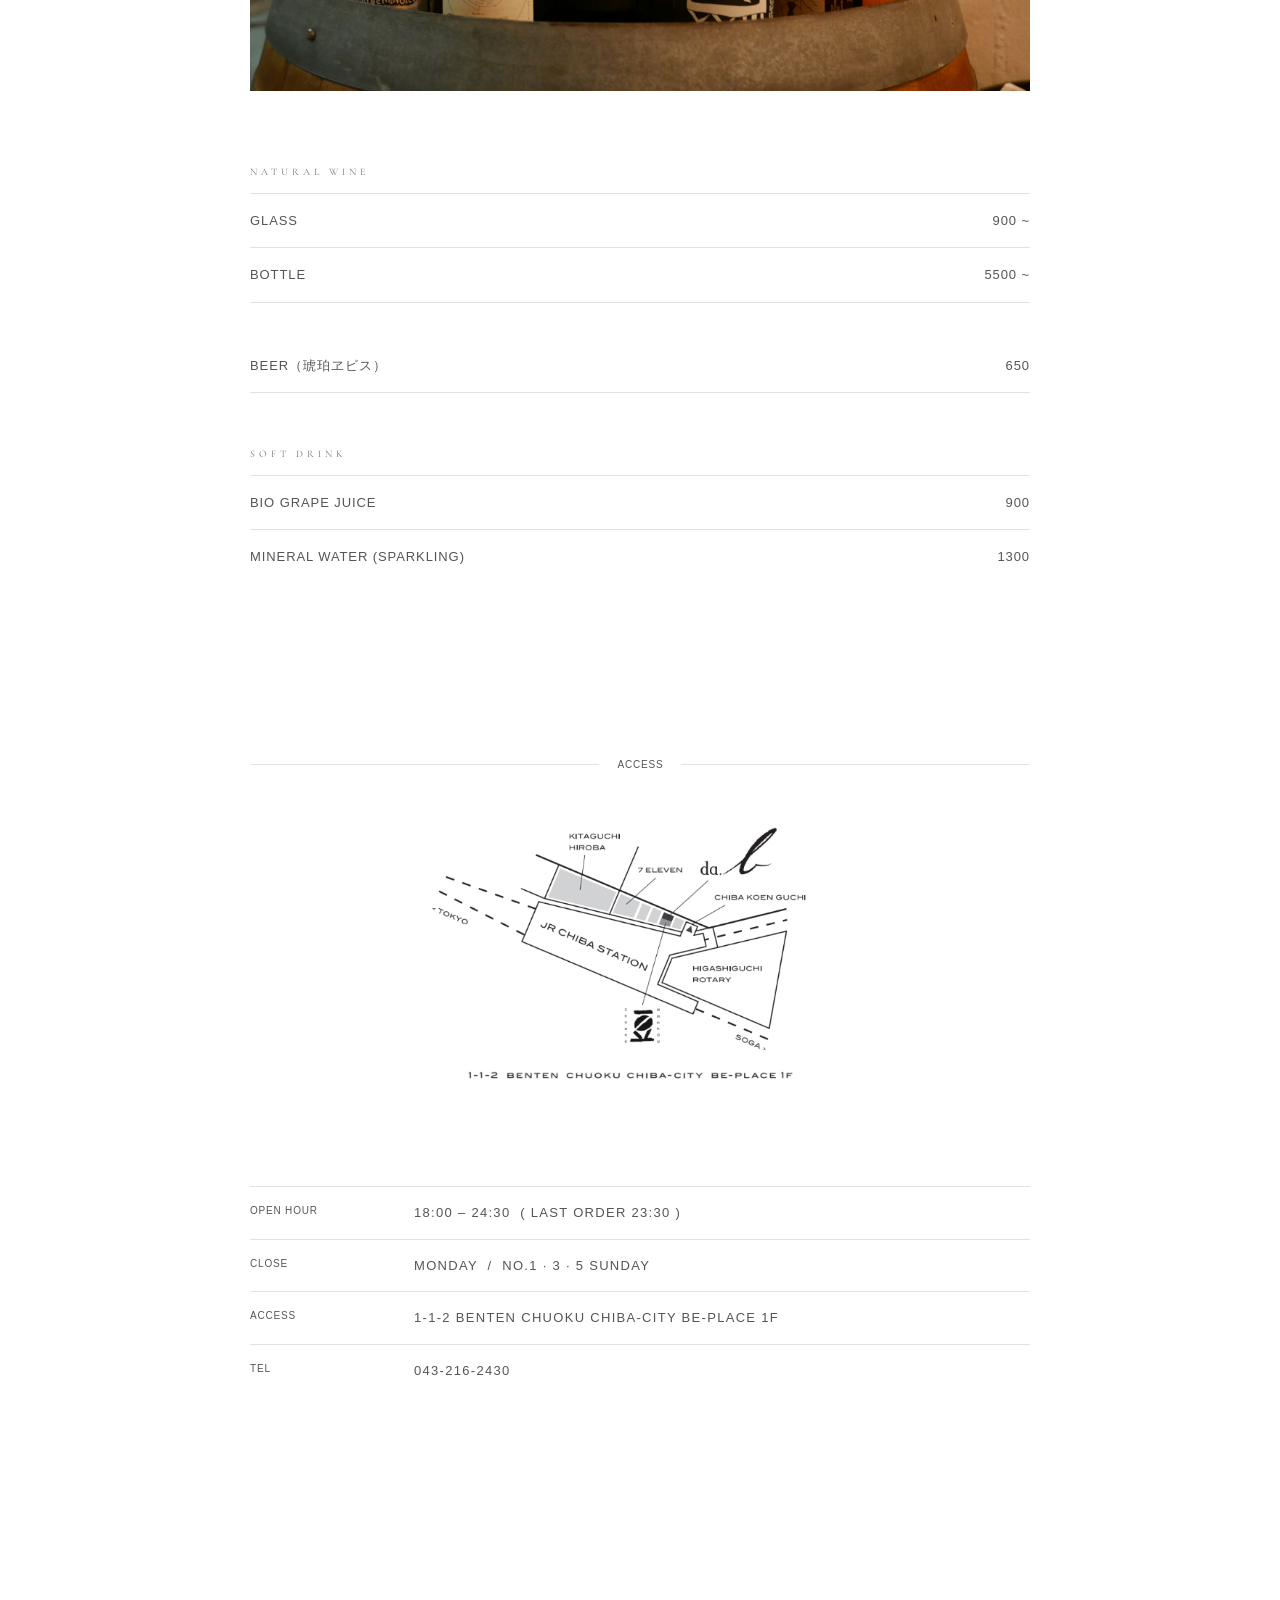
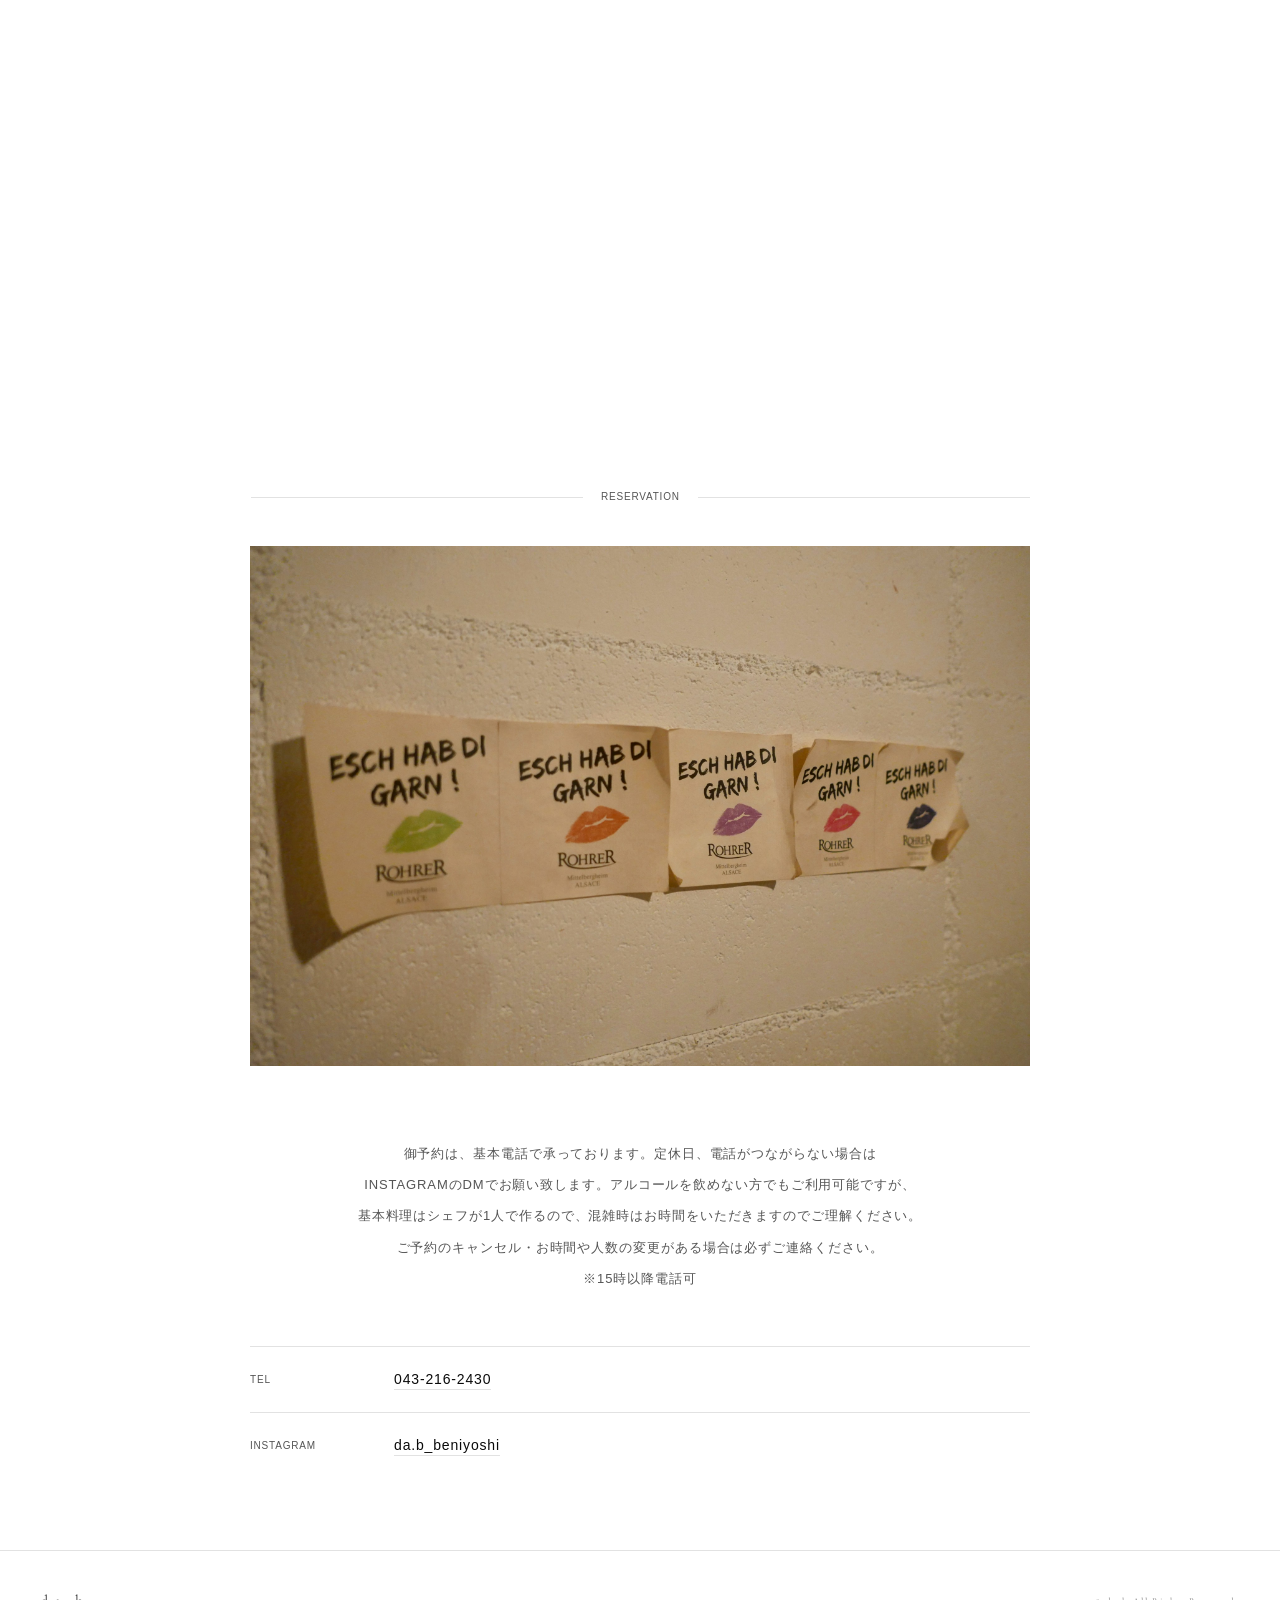
==== commit 0b661e11: "fix: update access images responsively, add ACCESS row, adjust reservation line breaks, and fix abou" ====
--- a/index.html
+++ b/index.html
@@ -187,7 +187,10 @@
 
       <div class="photo-banner photo-banner--map">
         <a href="https://www.google.com/maps/place/da.b+%E3%83%AF%E3%82%A4%E3%83%B3%E3%83%93%E3%82%B9%E3%83%88%E3%83%AD/data=!4m2!3m1!1s0x0:0x3945a9691c6bf88?sa=X&amp;ved=1t:2428&amp;ictx=111" target="_blank" rel="noopener noreferrer">
-          <img src="img/access.png?v=2" alt="da.b アクセス地図">
+          <picture>
+            <source media="(max-width: 768px)" srcset="img/access②.png?v=1">
+            <img src="img/access①.png?v=1" alt="da.b アクセス地図">
+          </picture>
         </a>
       </div>
 
@@ -201,6 +204,10 @@
             <li class="access-row">
               <span class="access-row__key">CLOSE</span>
               <span>MONDAY &nbsp;/&nbsp; NO.1 · 3 · 5 SUNDAY</span>
+            </li>
+            <li class="access-row u-hide-mobile">
+              <span class="access-row__key">ACCESS</span>
+              <span>1-1-2 BENTEN CHUOKU CHIBA-CITY BE-PLACE 1F</span>
             </li>
             <li class="access-row">
               <span class="access-row__key">TEL</span>
@@ -235,7 +242,7 @@
       <div class="container">
         <section class="section">
           <p class="body-text rsv-text">
-            御予約は、基本電話で承っております。<br class="br-mobile">定休日、電話がつながらない場合は<br class="br-desktop">INSTAGRAMのDMで<br class="br-mobile">お願い致します。<br class="br-mobile">アルコールを飲めない方でもご利用可能ですが、<br>基本料理はシェフが1人で作るので、混雑時はお時間を<br class="br-mobile">いただきますのでご理解ください。<br>ご予約のキャンセル・お時間や人数の<br class="br-mobile">変更がある場合は必ずご連絡ください。<br>※15時以降電話可
+            御予約は、基本電話で承っております。<br class="br-mobile">定休日、電話がつながらない場合は<br>INSTAGRAMのDMでお願い致します。<br class="br-mobile">アルコールを飲めない方でもご利用可能ですが、<br>基本料理はシェフが1人で作るので、混雑時はお時間を<br class="br-mobile">いただきますのでご理解ください。<br>ご予約のキャンセル・お時間や人数の<br class="br-mobile">変更がある場合は必ずご連絡ください。<br>※15時以降電話可
           </p>
 
           <ul class="rsv-list">
--- a/style.css
+++ b/style.css
@@ -266,7 +266,7 @@
 /* Slideshow with margins and full aspect ratio (same size as photo-banner) */
 .photo-slideshow {
   max-width: 860px;
-  margin: 12px auto 0;
+  margin: 40px auto 0;
   padding: 0 40px;
   position: relative;
   overflow: hidden;
@@ -338,7 +338,10 @@
   gap: 18px;
 }
 
-.page-title--below-hero,
+.page-title--below-hero {
+  margin-top: 100px;
+}
+
 .page-title--spaced {
   margin-top: 100px;
   margin-bottom: 12px;
@@ -586,6 +589,8 @@
    RESPONSIVE
    ============================================================ */
 @media (max-width: 768px) {
+  .u-hide-mobile { display: none !important; }
+
   :root { --header-h: 90px; }
 
   .header__logo-row { padding: 14px 20px 8px; position: relative; }
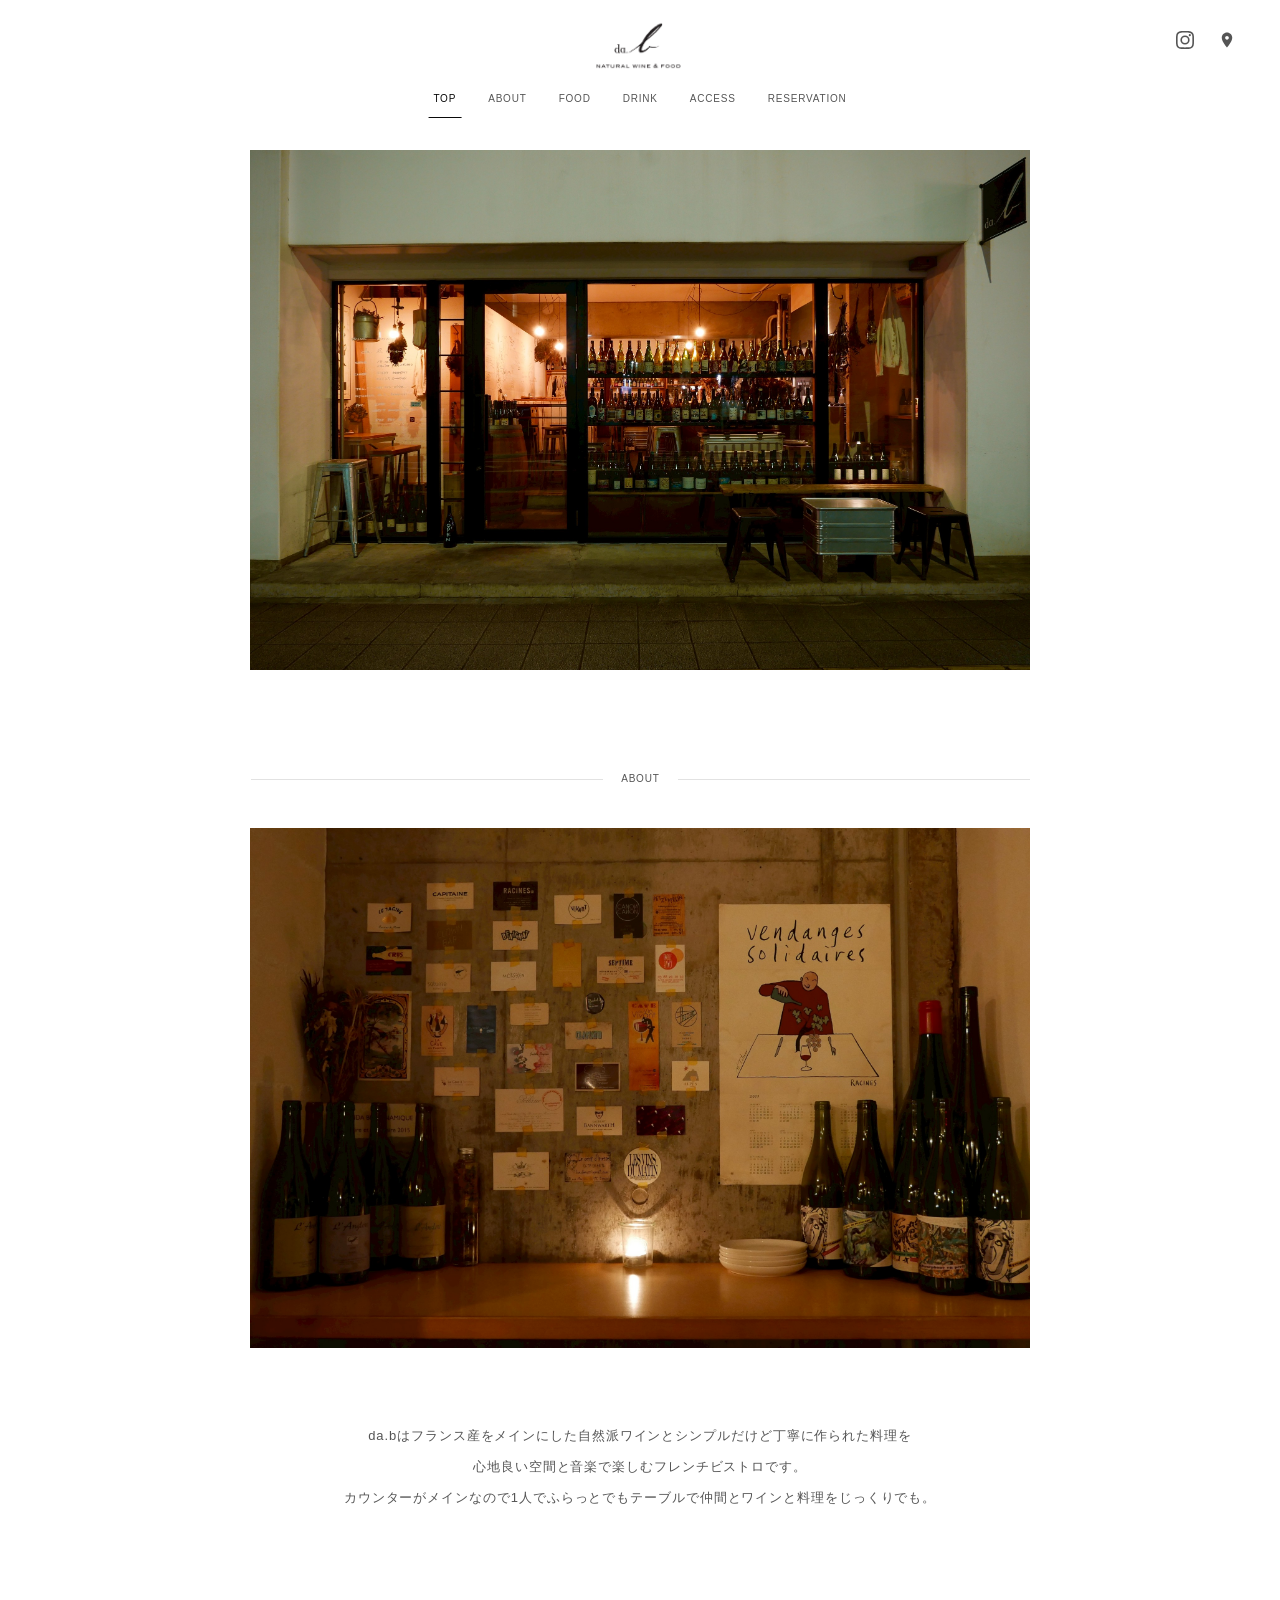
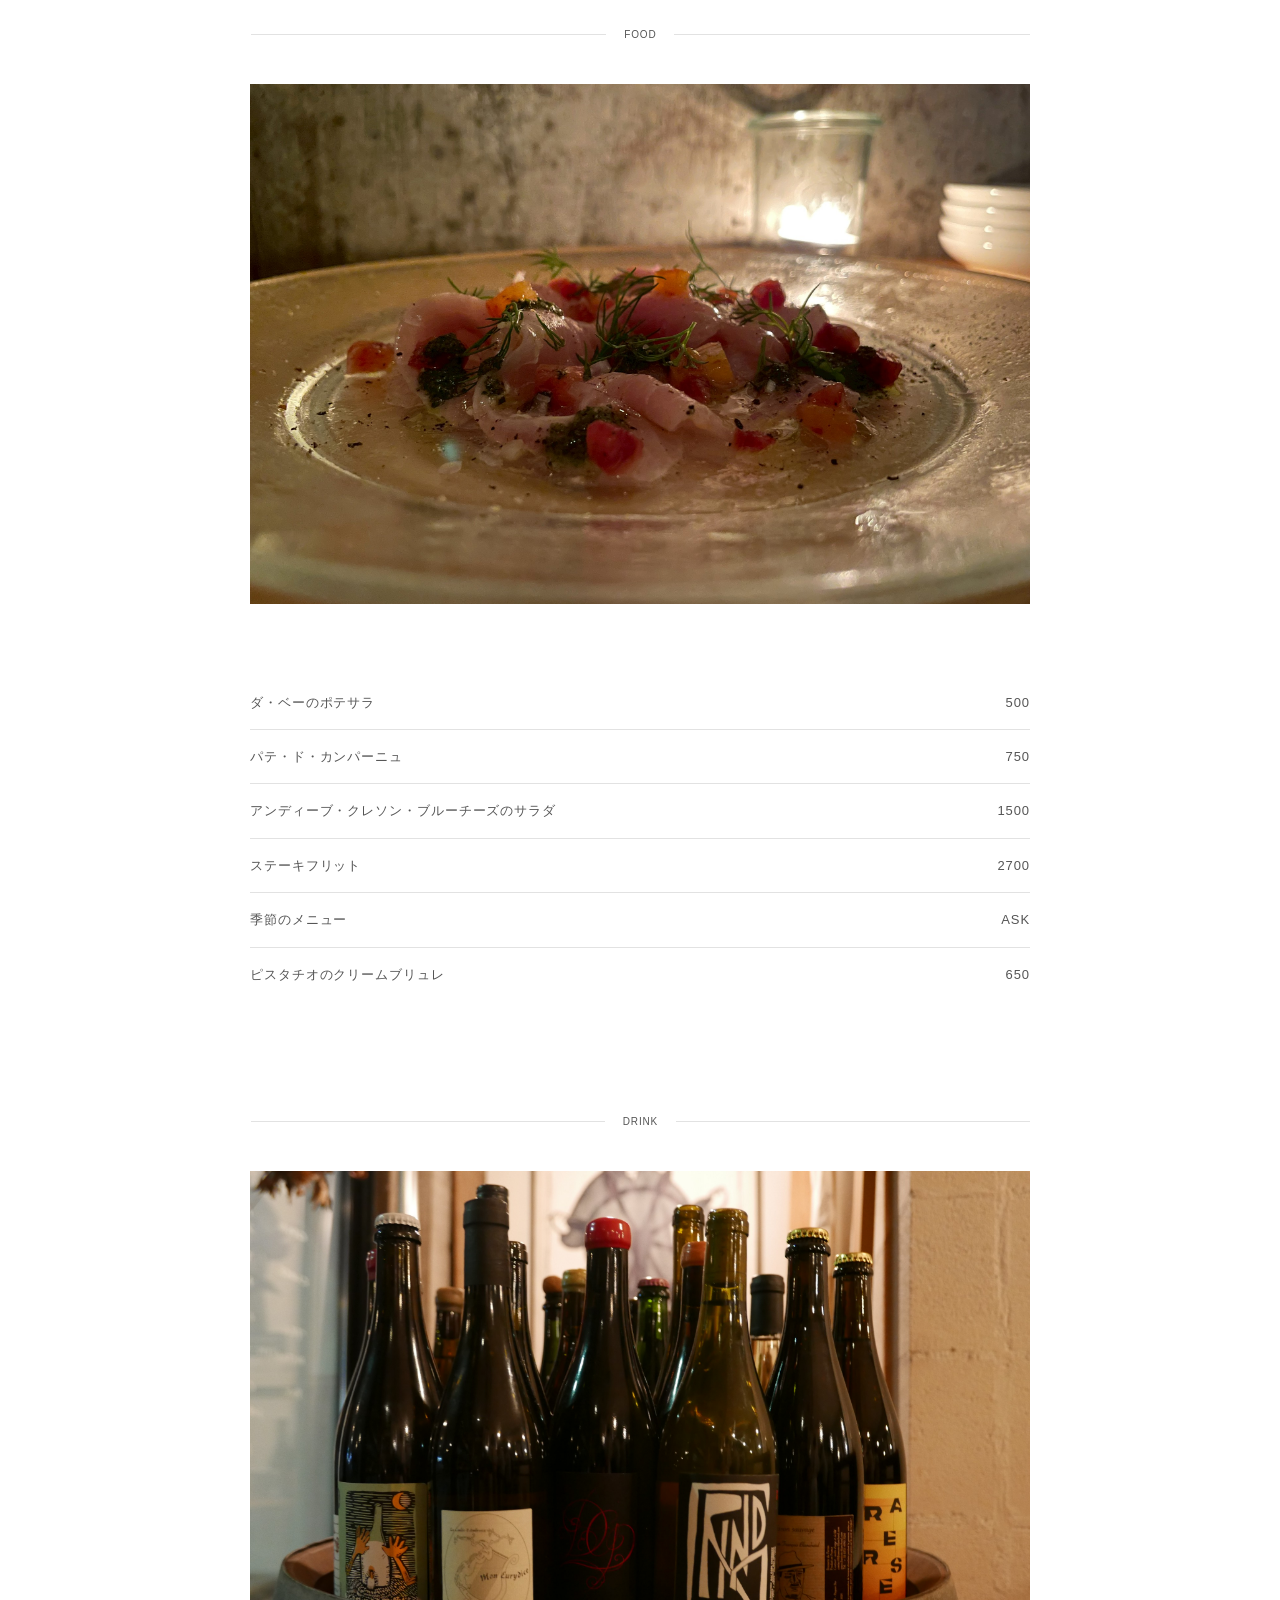
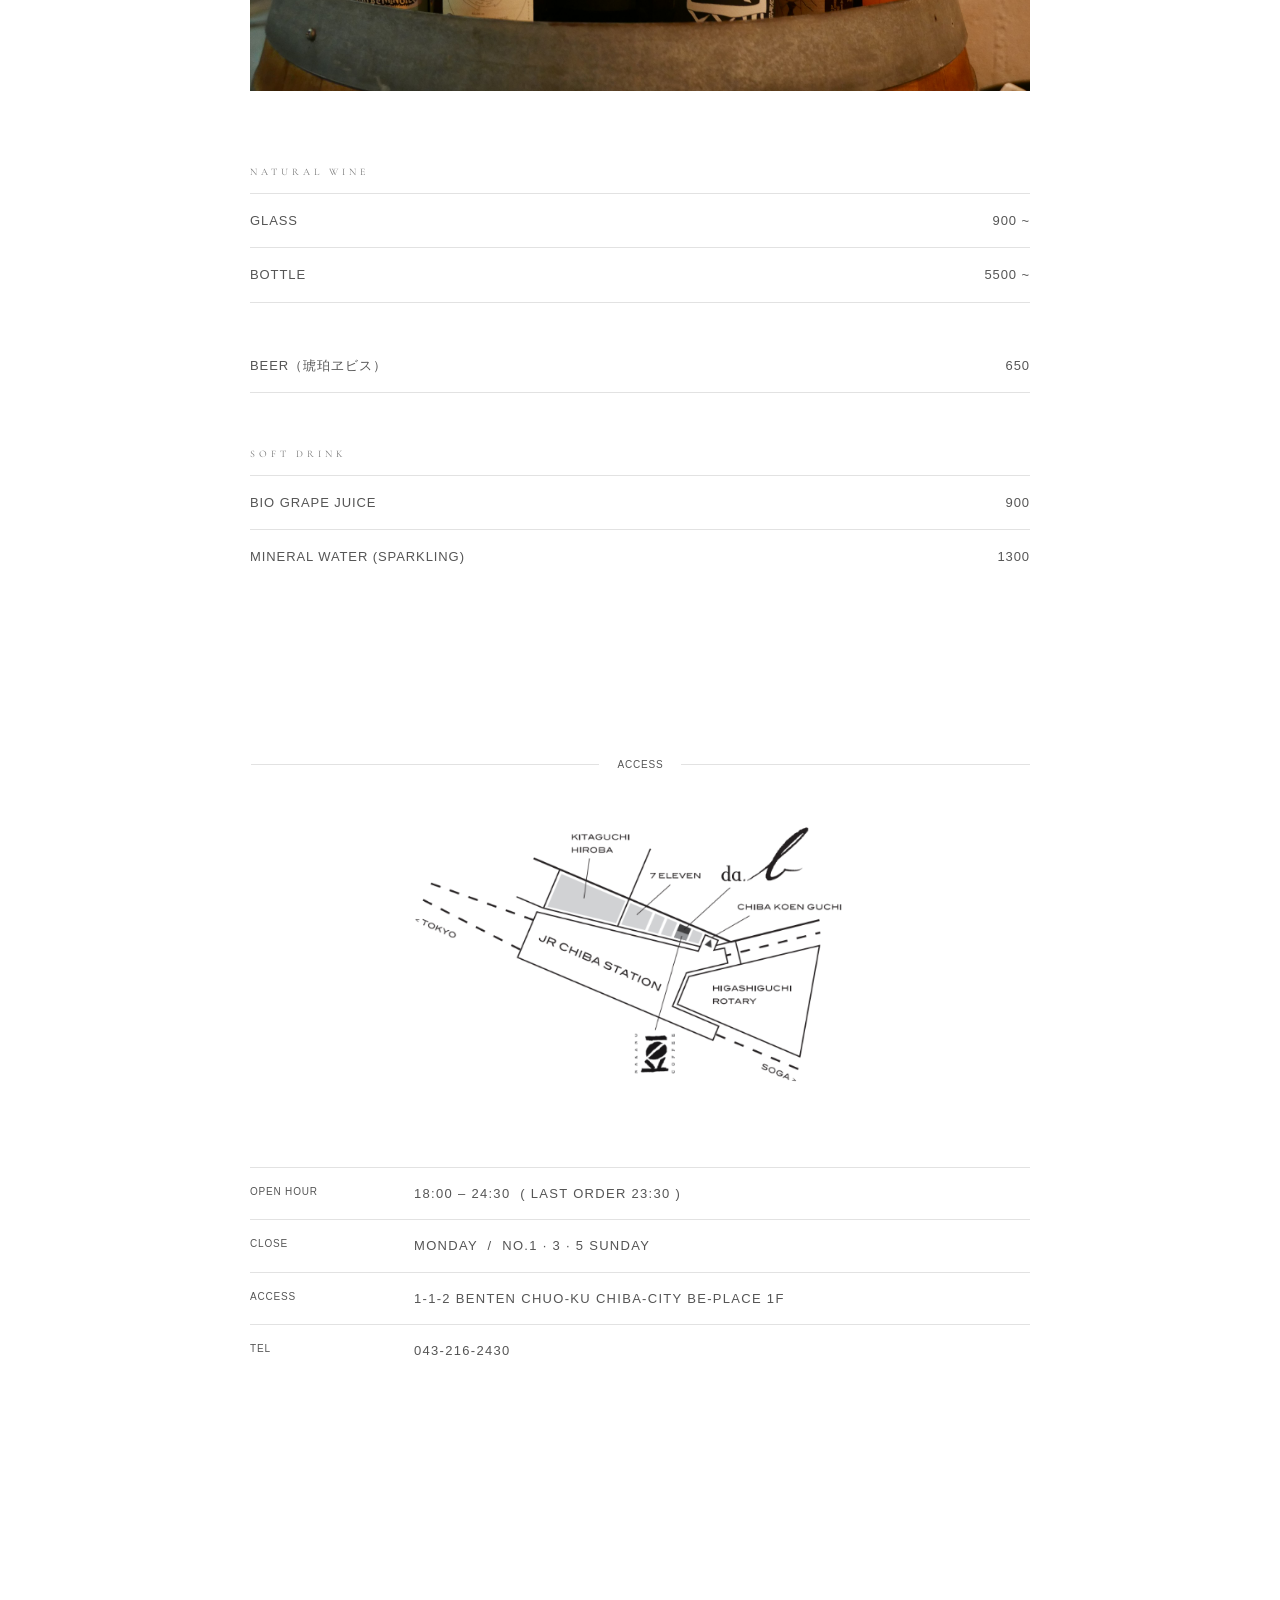
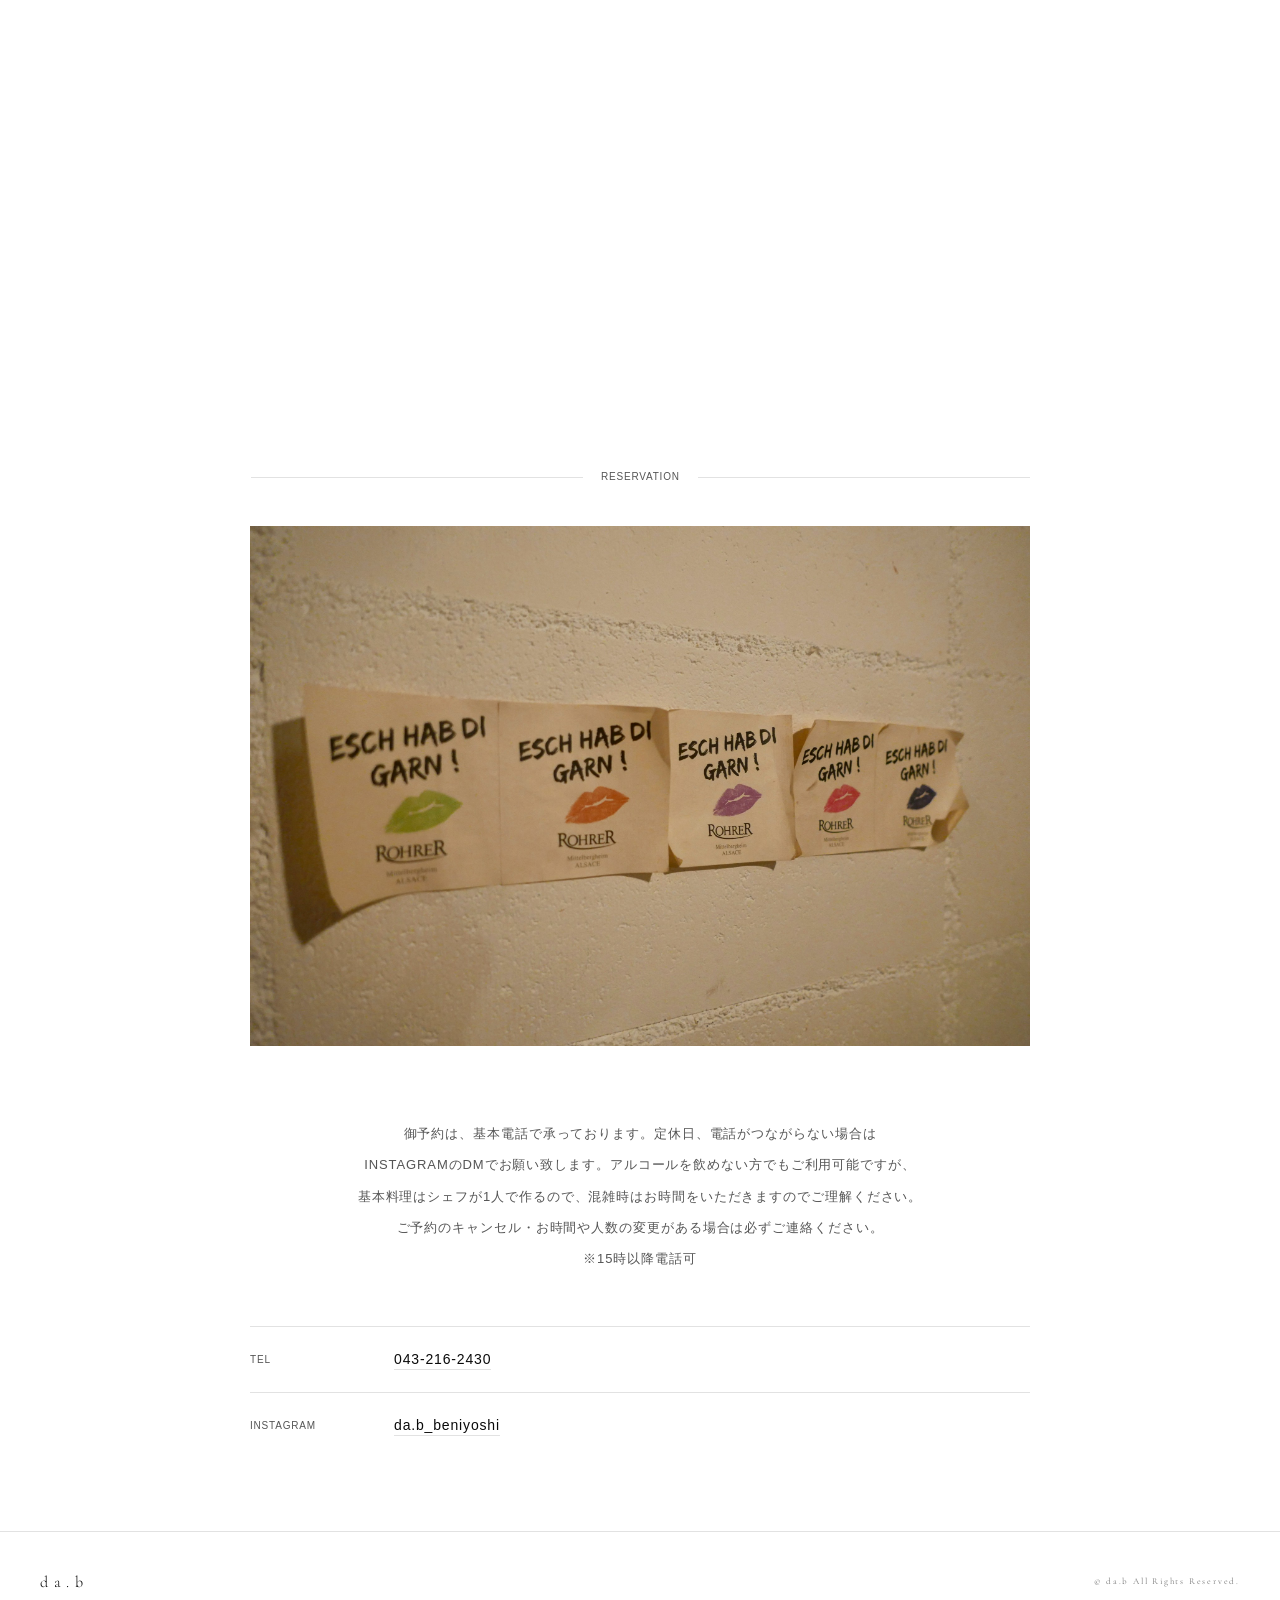
==== commit 3d32cfc2: "fix: update access section for mobile view (use PC map image, show access row, and format address li" ====
--- a/index.html
+++ b/index.html
@@ -187,10 +187,7 @@
 
       <div class="photo-banner photo-banner--map">
         <a href="https://www.google.com/maps/place/da.b+%E3%83%AF%E3%82%A4%E3%83%B3%E3%83%93%E3%82%B9%E3%83%88%E3%83%AD/data=!4m2!3m1!1s0x0:0x3945a9691c6bf88?sa=X&amp;ved=1t:2428&amp;ictx=111" target="_blank" rel="noopener noreferrer">
-          <picture>
-            <source media="(max-width: 768px)" srcset="img/access②.png?v=1">
-            <img src="img/access①.png?v=1" alt="da.b アクセス地図">
-          </picture>
+          <img src="img/access①.png?v=1" alt="da.b アクセス地図">
         </a>
       </div>
 
@@ -205,9 +202,9 @@
               <span class="access-row__key">CLOSE</span>
               <span>MONDAY &nbsp;/&nbsp; NO.1 · 3 · 5 SUNDAY</span>
             </li>
-            <li class="access-row u-hide-mobile">
+            <li class="access-row">
               <span class="access-row__key">ACCESS</span>
-              <span>1-1-2 BENTEN CHUOKU CHIBA-CITY BE-PLACE 1F</span>
+              <span>1-1-2 BENTEN CHUO-KU CHIBA-CITY <br class="br-mobile">BE-PLACE 1F</span>
             </li>
             <li class="access-row">
               <span class="access-row__key">TEL</span>
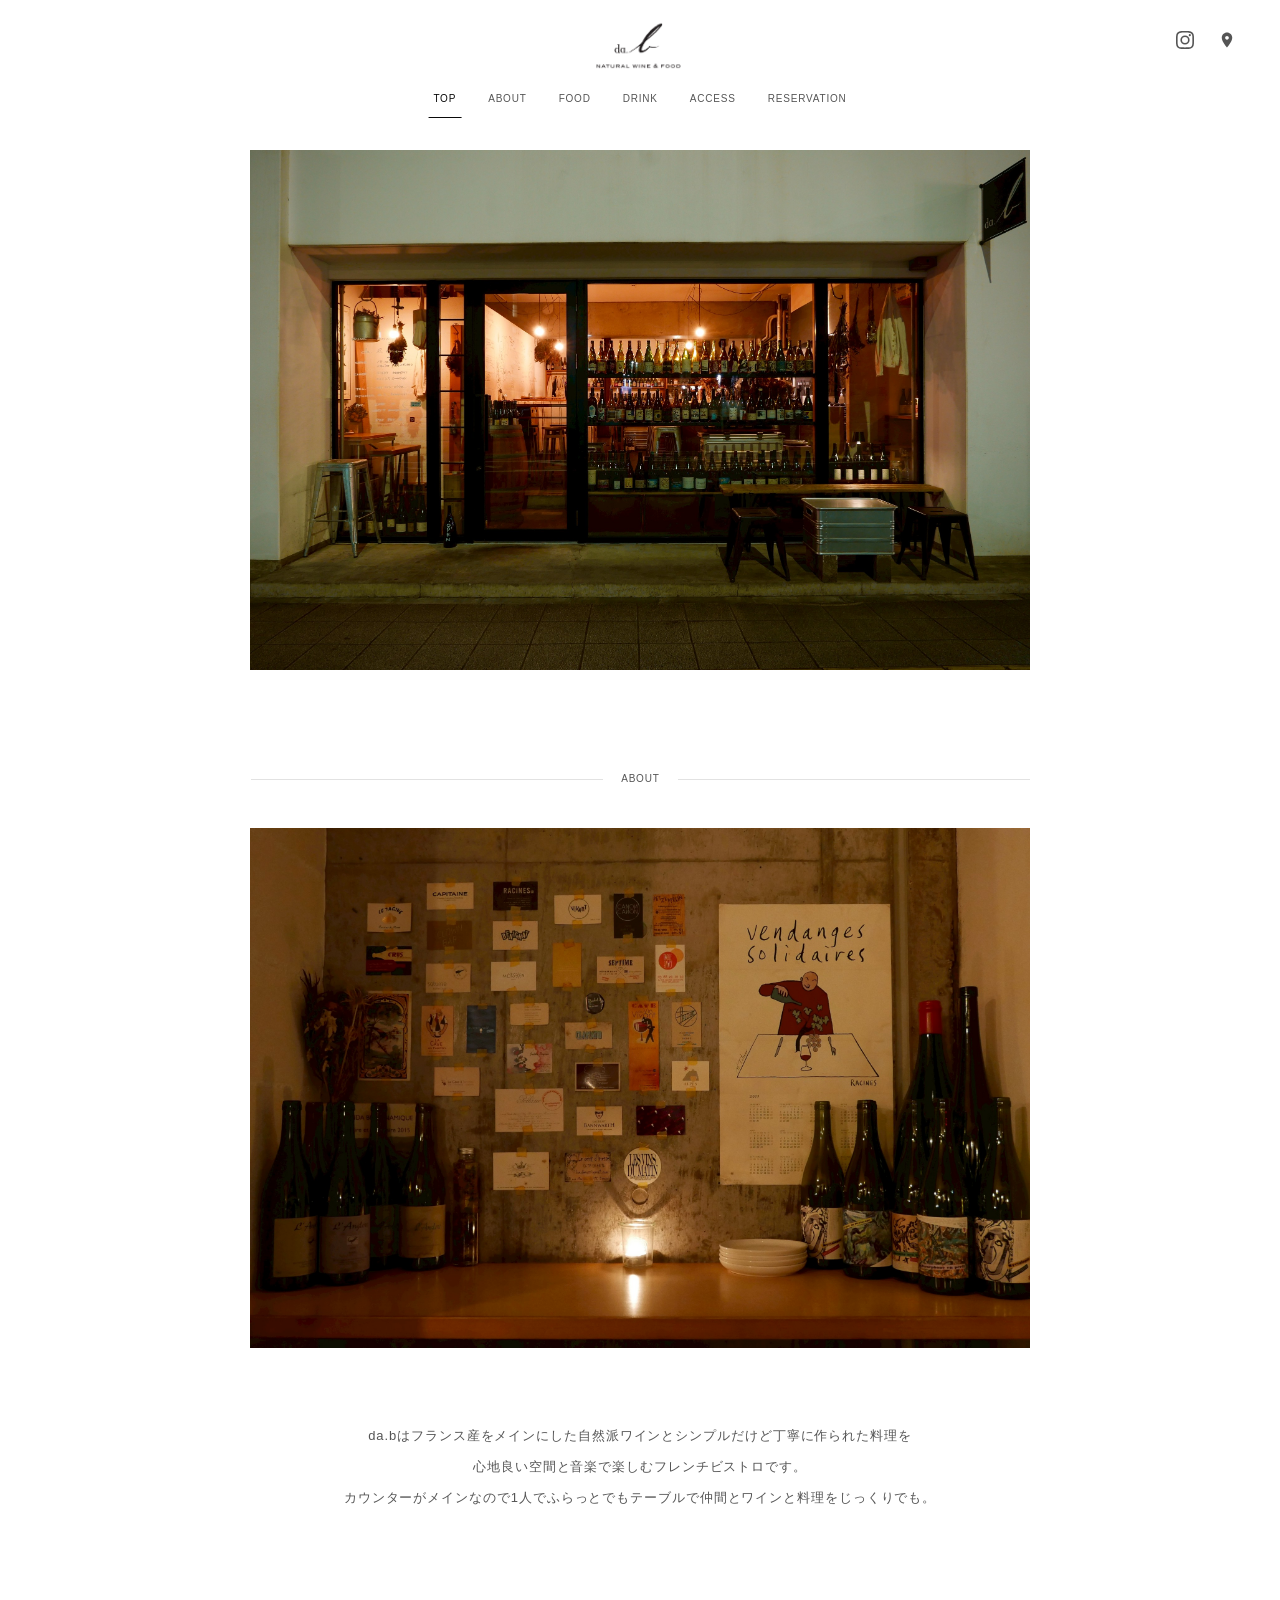
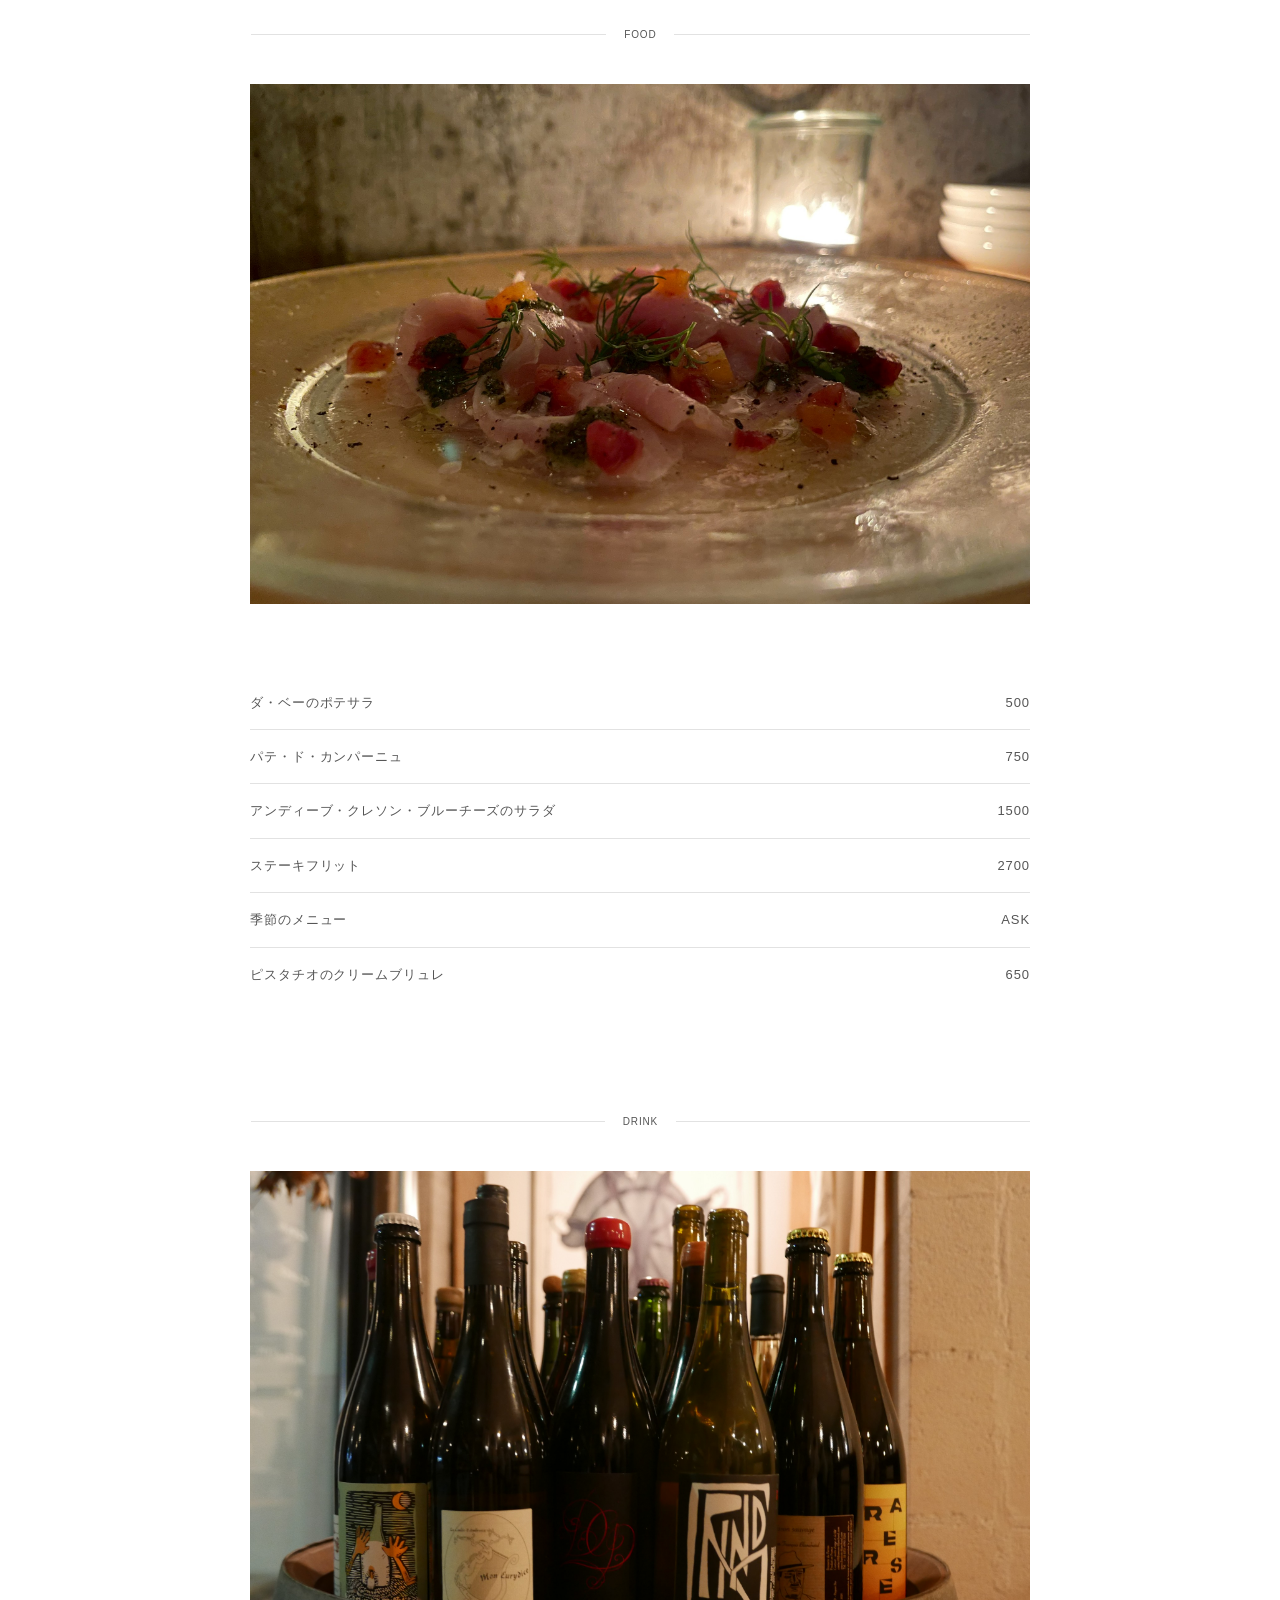
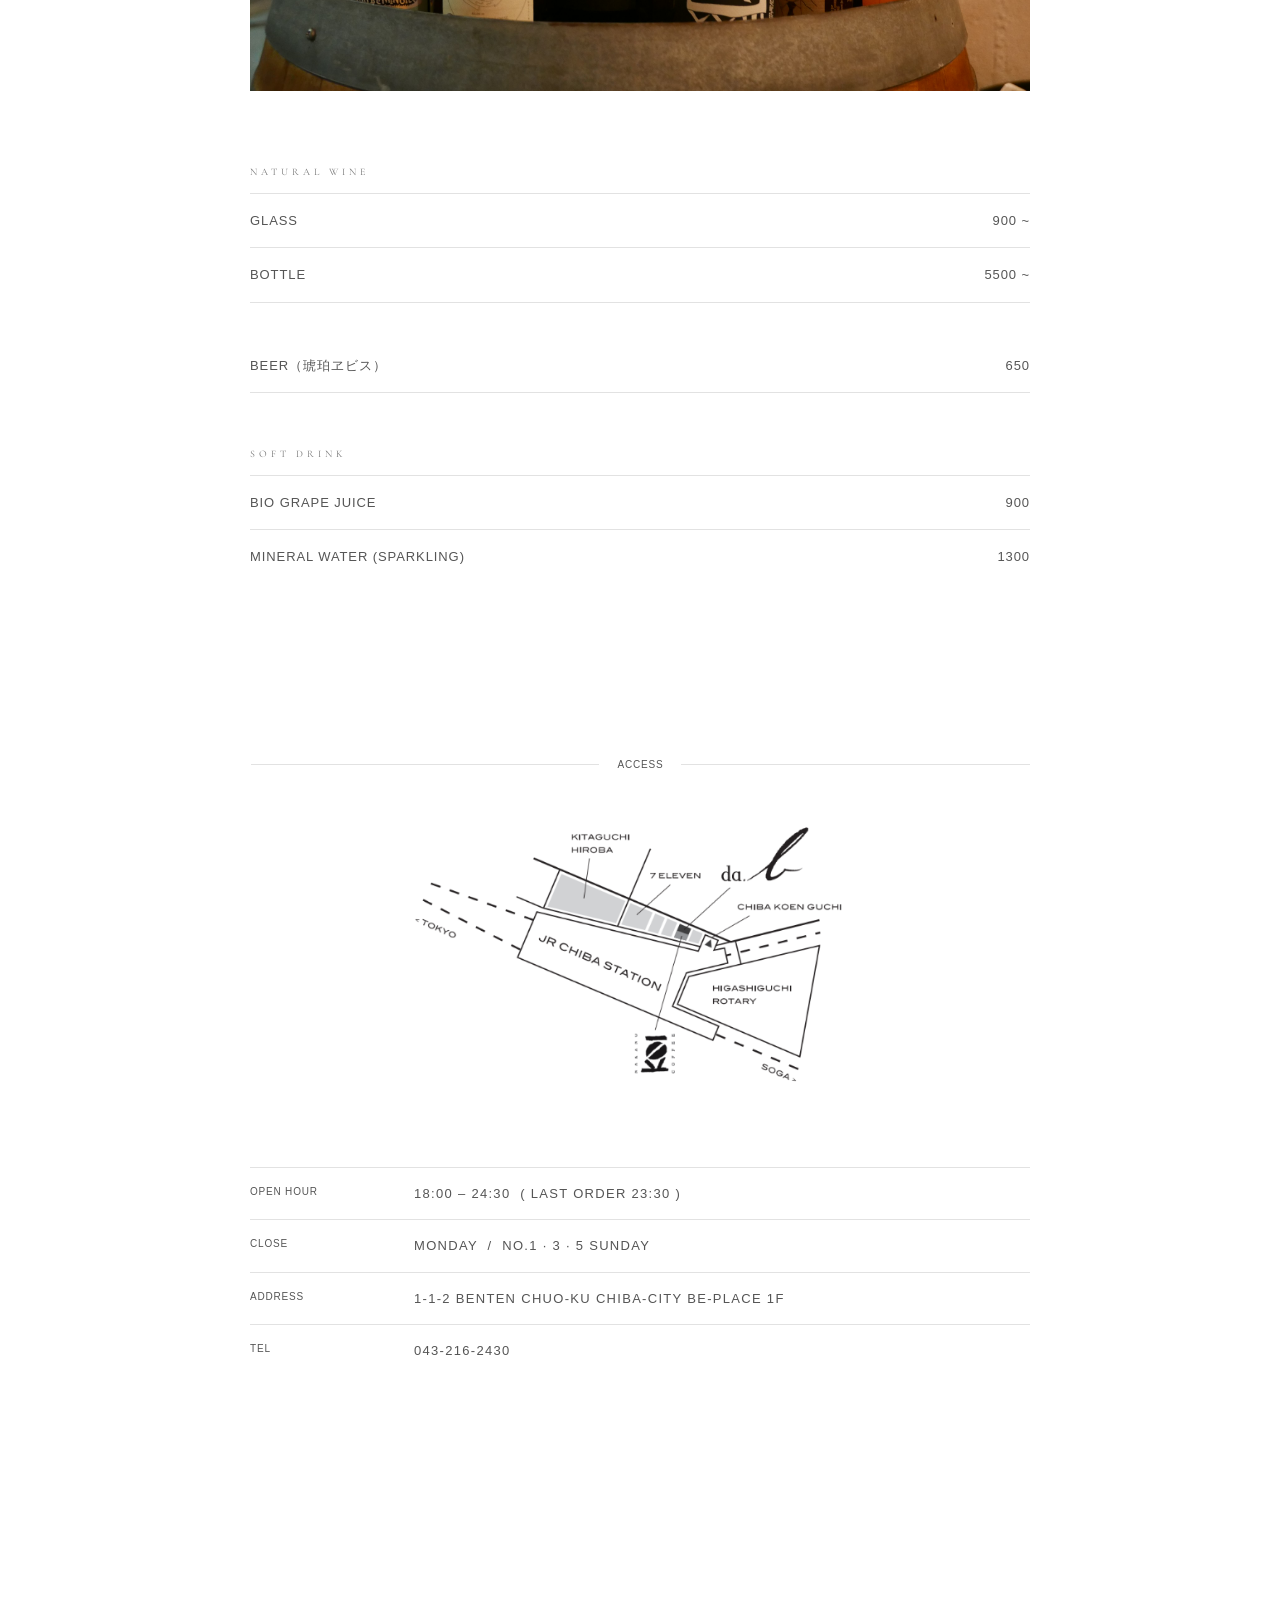
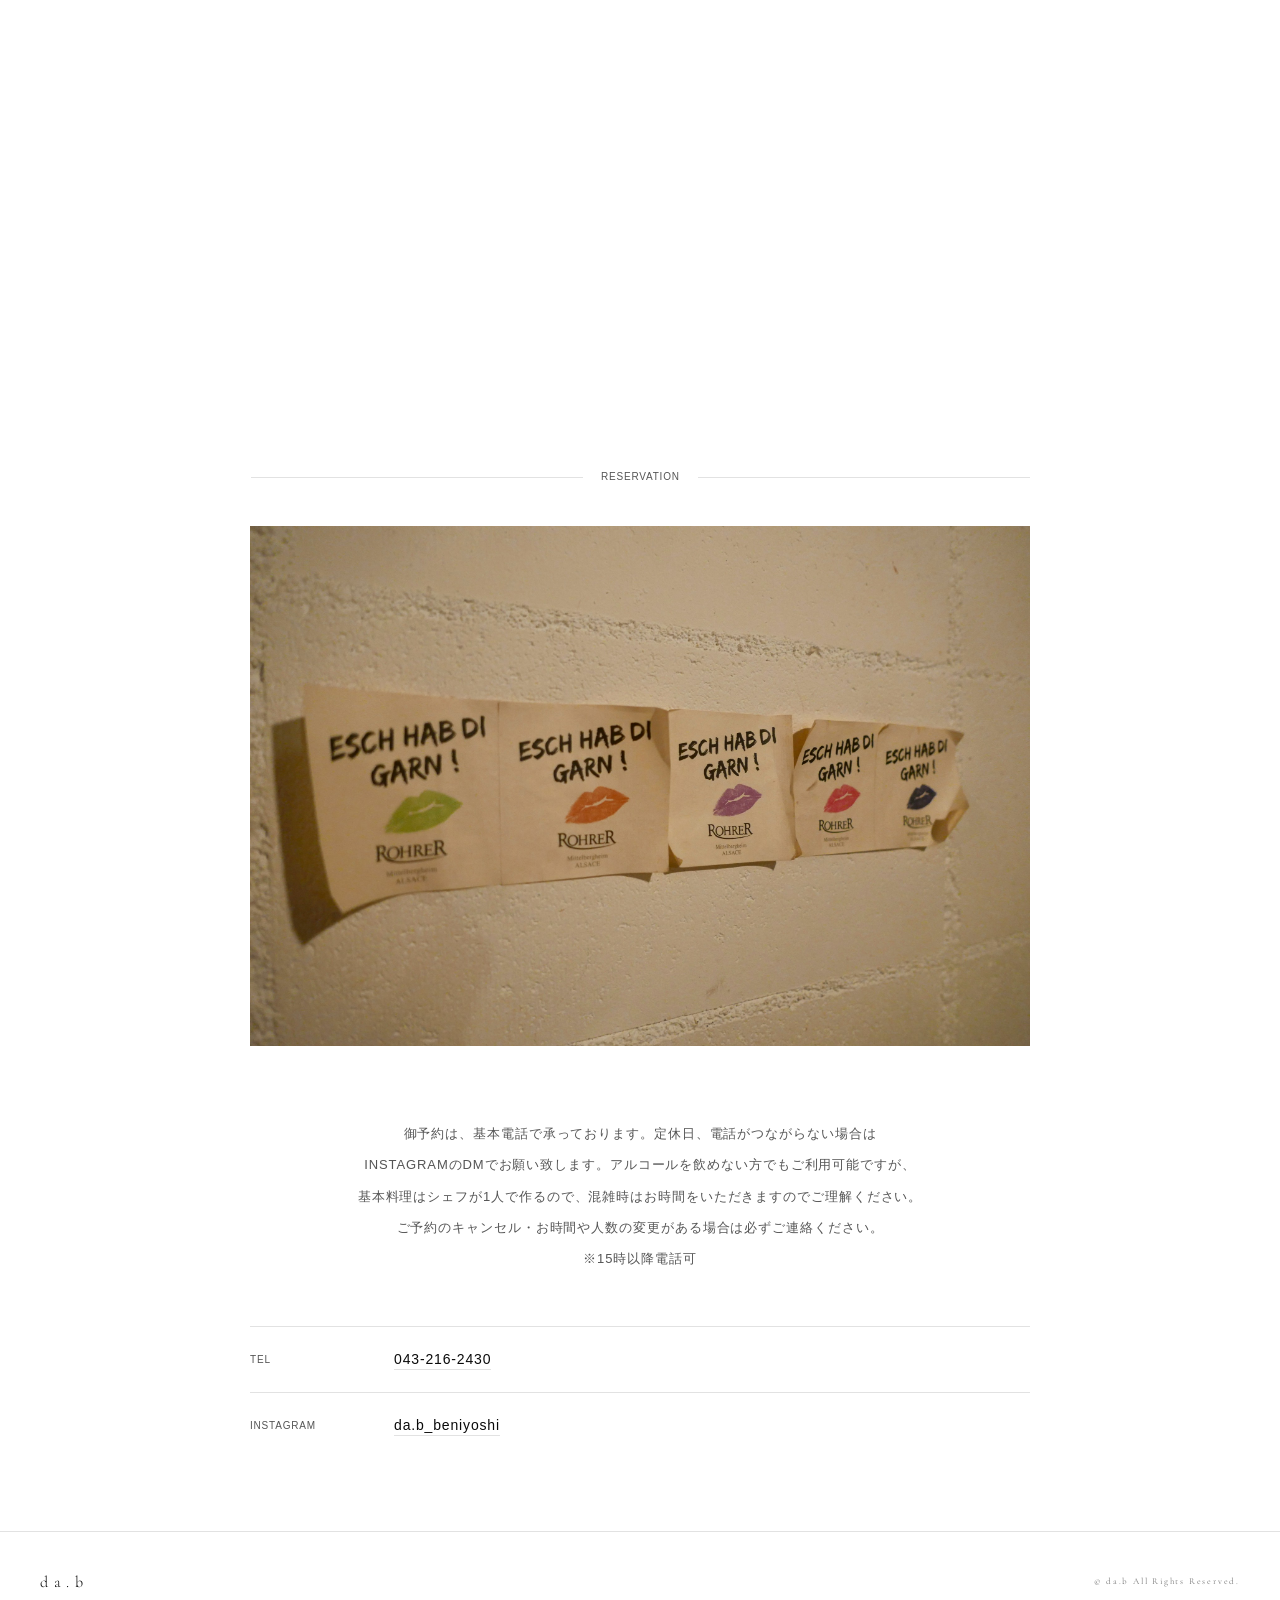
==== commit f69ef524: "Change ACCESS label to ADDRESS in address section" ====
--- a/index.html
+++ b/index.html
@@ -203,7 +203,7 @@
               <span>MONDAY &nbsp;/&nbsp; NO.1 · 3 · 5 SUNDAY</span>
             </li>
             <li class="access-row">
-              <span class="access-row__key">ACCESS</span>
+              <span class="access-row__key">ADDRESS</span>
               <span>1-1-2 BENTEN CHUO-KU CHIBA-CITY <br class="br-mobile">BE-PLACE 1F</span>
             </li>
             <li class="access-row">
